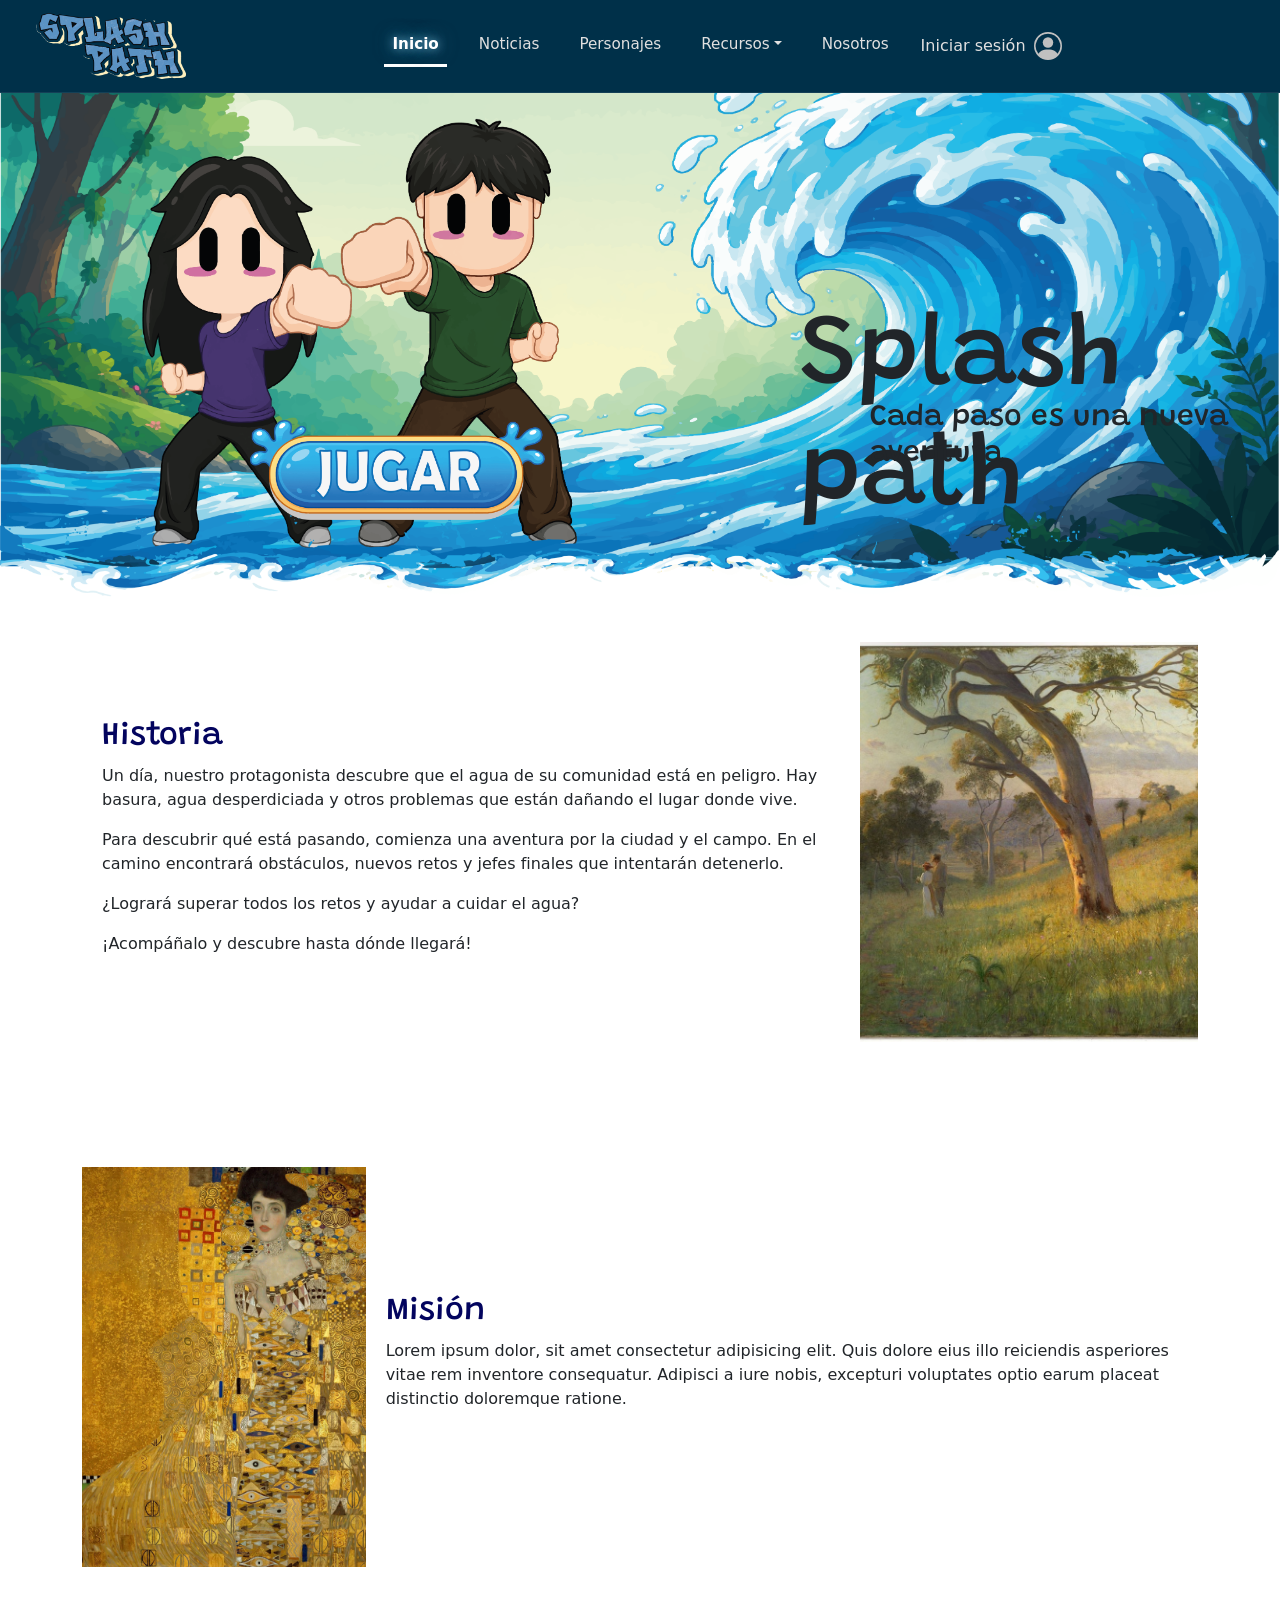
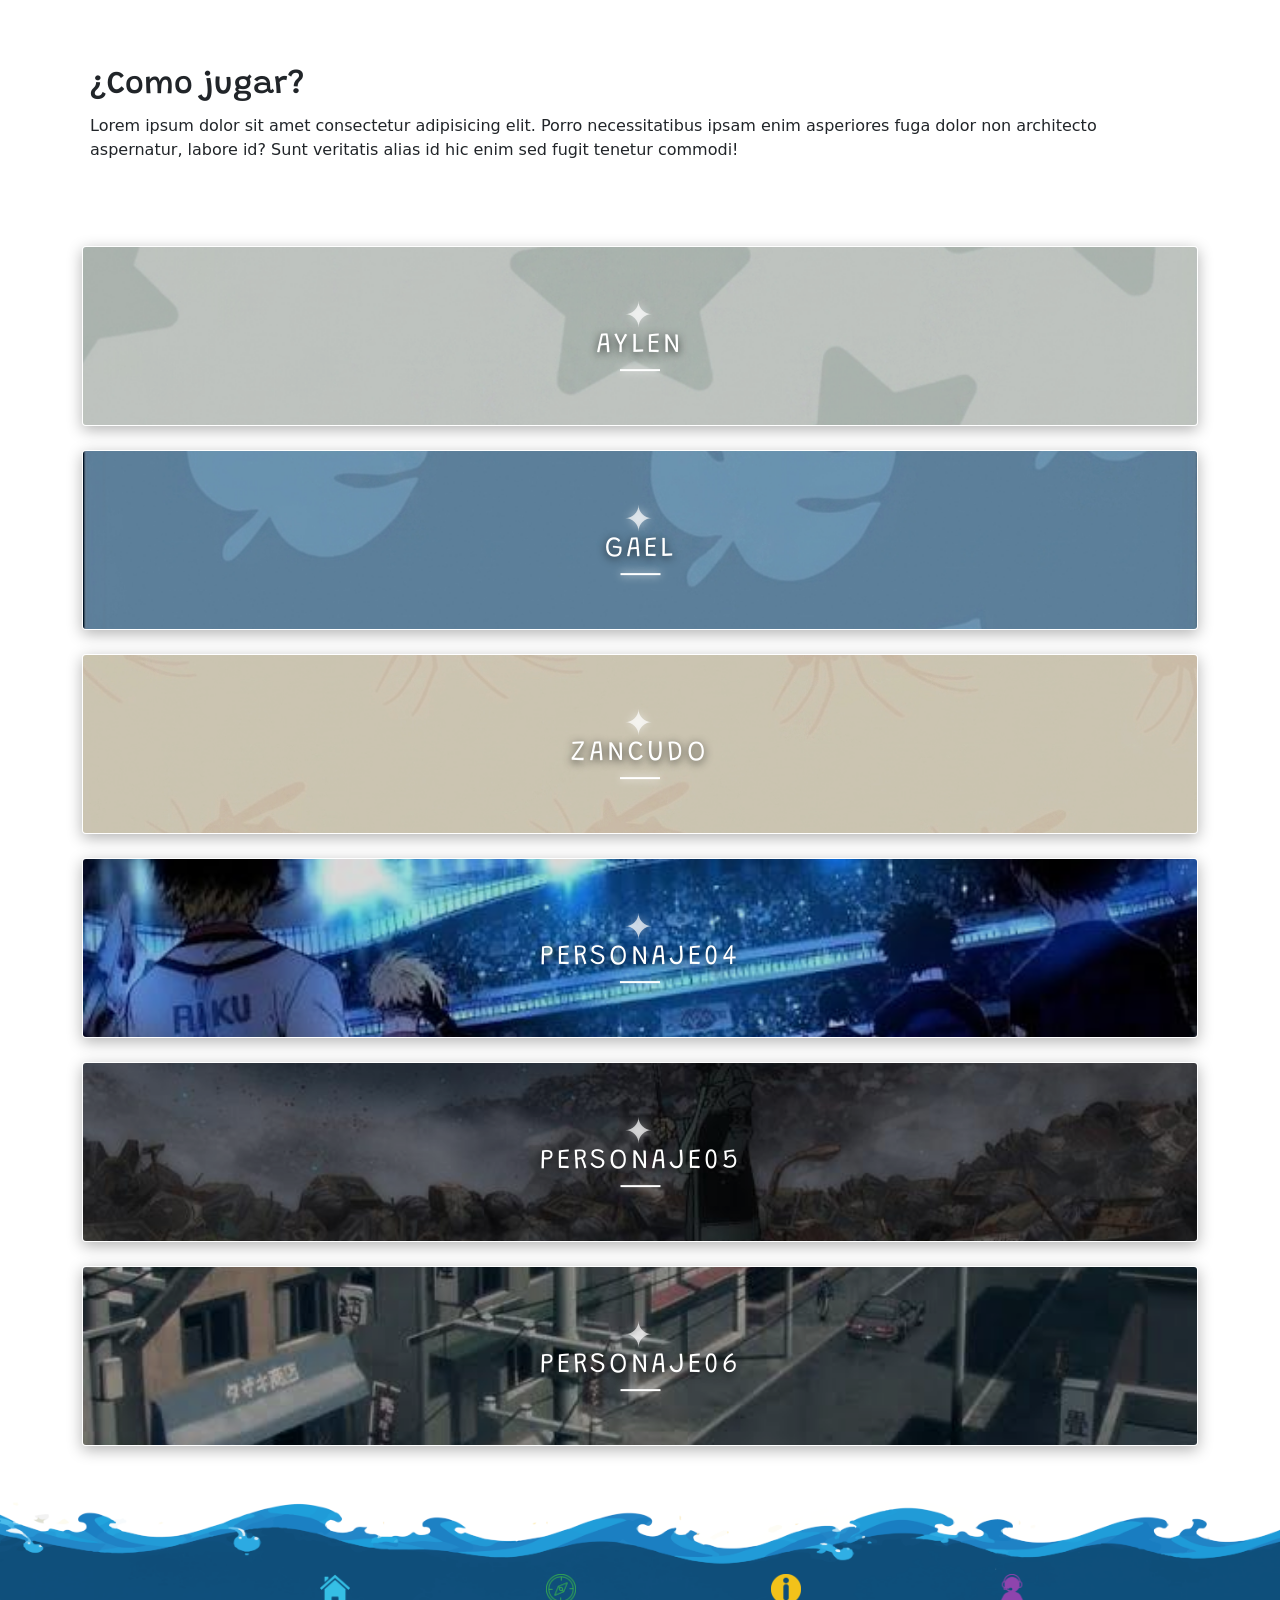
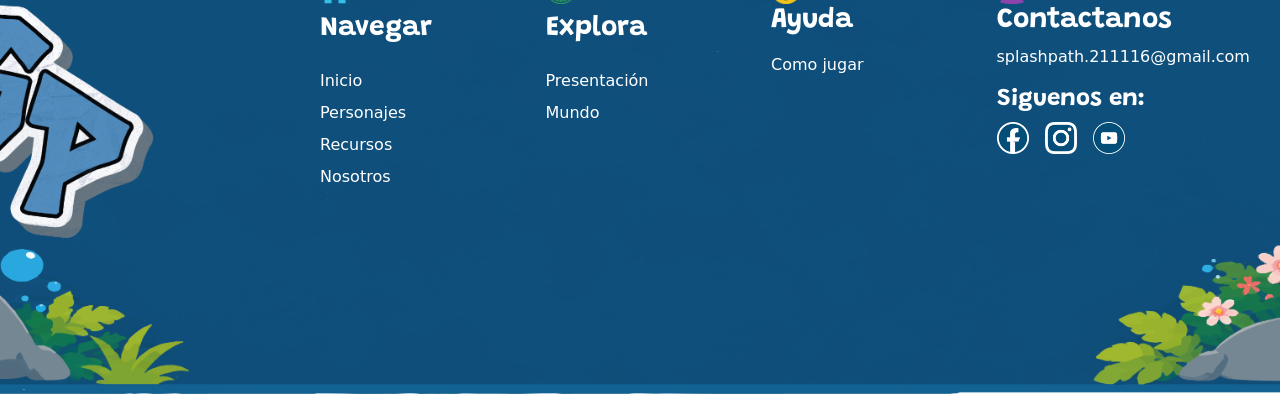
==== Index.html @ 8b40b054 "PrimerRepor" ====
<!DOCTYPE html>
<html lang="es">
<head>
    <meta charset="UTF-8">
    <meta name="viewport" content="width=device-width, initial-scale=1.0">
    <title>Splash path</title>

    <link rel="icon" href="Img/LogoNavegación.png">

    <link rel="stylesheet" href="StyleIndex.css">
    <link rel="stylesheet" href="bootstrap-5.3.8-dist/css/bootstrap.min.css">

    <link rel="preconnect" href="https://fonts.googleapis.com">
    <link rel="preconnect" href="https://fonts.gstatic.com" crossorigin>
    <link href="https://fonts.googleapis.com/css2?family=Grandstander:ital,wght@0,100..900;1,100..900&display=swap" rel="stylesheet">
    <link rel="preconnect" href="https://fonts.googleapis.com">
    <link rel="preconnect" href="https://fonts.gstatic.com" crossorigin>
    <link href="https://fonts.googleapis.com/css2?family=Nunito:ital@0;1&display=swap" rel="stylesheet">

</head>
<body>

    <header class="content">

        <nav class="navbar navbar-expand-lg navbar-dark Fondo fixed-top px-4">

            <div class="container-fluid">

            <a class="navbar-brand d-flex align-items-center" href="Index.html">
                <img src="Img/LogoBarraNavegación.png" alt="BarraNavegación" width="150px" height="ms-auto" class="Logo">
            </a>

            <div class="collapse navbar-collapse">

                <ul class="navbar-nav mx-auto nav-underline gap-4">
                    
                    <li class="nav-item">
                        <a class="nav-link active" href="Index.html">Inicio</a>
                    </li>

                    <li class="nav-item">
                        <a class="nav-link" href="Noticias.html">Noticias</a>
                    </li>

                    <li class="nav-item">
                        <a class="nav-link" href="Personajes.html">Personajes</a>
                    </li>

                    <li class="nav-item dropdown">
                        <a class="nav-link dropdown-toggle" data-bs-toggle="dropdown" href="#" role="button">Recursos</a>
                        <ul class="dropdown-menu dropdown-menu-dark">
                            <li><a class="dropdown-item" href="Presentación.html">Presentación</a></li>
                            <li><a class="dropdown-item" href="Mundo.html">Mundo</a></li>
                        </ul>
                    </li>

                    <li class="nav-item">
                        <a class="nav-link" href="Nosotros.html">Nosotros</a>
                    </li>

                    <div class="d-flex align-items-center mt-3 mt-lg-0">
                        <a href="#" class="BotonSesion d-flex align-items-center gap-2 text-decoration-none" data-bs-toggle="modal" data-bs-target="#modalSesion">
                            <span>Iniciar sesión</span>
    
                            <svg xmlns="http://www.w3.org/2000/svg" width="28" height="28" fill="currentColor" class="bi bi-person-circle" viewBox="0 0 16 16">  
                                <path d="M11 6a3 3 0 1 1-6 0 3 3 0 0 1 6 0z"/>
                                <path fill-rule="evenodd" d="M0 8a8 8 0 1 1 16 0A8 8 0 0 1 0 8zm8-7a7 7 0 0 0-5.468 11.37C3.242 11.226 4.805 10 8 10s4.757 1.225 5.468 2.37A7 7 0 0 0 8 1z"/>
                            </svg>
                        </a>
                    </div>
            
                </div>
            </div>

        </nav>

    </header>

    <main>

        <section>

            <div>
                <img src="Img/Banner.png" alt="Banner" class="img-fluid w-100">
            </div>

            <div>
                <H1 class="Título">Splash path</H1>
                <h2 class="Frase">Cada paso es una nueva aventura</h2>
                <a href="#">
                <img src="Img/BotonJugar.png" alt="Jugar" class="BotonBanner">
                </a>
            </div>

        </section>

        <section class="container Contenedor">
            <div style="padding: 20px;">
                <h2 style="padding-top: 50px; color: #03045E;">Historia</h2>
                <p>Un día, nuestro protagonista descubre que el agua de su comunidad está en peligro. Hay basura, agua desperdiciada y otros problemas que están dañando el lugar donde vive.</p>
                <p>Para descubrir qué está pasando, comienza una aventura por la ciudad y el campo. En el camino encontrará obstáculos, nuevos retos y jefes finales que intentarán detenerlo.</p>
                <p>¿Logrará superar todos los retos y ayudar a cuidar el agua?</p>
                <p>¡Acompáñalo y descubre hasta dónde llegará!</p>
            </div>
            <div class="Imagen">
                <img src="Img/Explorar/Imagen01.jpg" alt="Imagen01">
            </div>
        </section>

        <section class="container Contenedor Contrario">
            <div style="padding: 20px;">
                <h2 style="padding-top: 30px; color: #03045E;">Misión</h2>
                <p>Lorem ipsum dolor, sit amet consectetur adipisicing elit. Quis dolore eius illo reiciendis asperiores vitae rem inventore consequatur. Adipisci a iure nobis, excepturi voluptates optio earum placeat distinctio doloremque ratione.</p>
            </div>
            <div class="Imagen">
                <img src="Img/Explorar/Imagen02.jpg" alt="Imagen02">
            </div>
        </section>

        <section class="container" style="padding: 20px;">
            <h2>¿Como jugar?</h2>
            <p>Lorem ipsum dolor sit amet consectetur adipisicing elit. Porro necessitatibus ipsam enim asperiores fuga dolor non architecto aspernatur, labore id? Sunt veritatis alias id hic enim sed fugit tenetur commodi!</p>
        </section>

        <section class="container my-5">
            
            <a href="Personajes.html" class="Personajes mb-4 d-block position-relative text-decoration-none">

                <img src="Img/Explorar/Fondo01.jpg" class="ImagenPersonajes w-100" alt="Fondo01">
                <img src="Img/Explorar/Personaje01.png"  class="ImagenPersonajesHover position-absolute" alt="Personaje01">
    
                <div class="Texto position-absolute top-50 start-50 translate-middle text-center text-white">
                    <div class="Icono">✦</div>
                    <h2 class="m-0 fw-light fs-3 text-uppercase">Aylen</h2>
                    <div class="linea"></div>
                </div>
  
            </a>

            <a href="Personajes.html" class="Personajes mb-4 d-block position-relative text-decoration-none">

                <img src="Img/Explorar/Fondo02.jpg" class="ImagenPersonajes w-100" alt="Personaje01">
                <img src="Img/Explorar/Personaje02.png"  class="ImagenPersonajesHover position-absolute" alt="Personaje03">
    
                <div class="Texto position-absolute top-50 start-50 translate-middle text-center text-white">
                    <div class="Icono">✦</div>
                    <h2 class="m-0 fw-light fs-3 text-uppercase">Gael</h2>
                    <div class="linea"></div>
                </div>
  
            </a>

            <a href="Personajes.html" class="Personajes mb-4 d-block position-relative text-decoration-none">

                <img src="Img/Explorar/Fondo03.jpg" class="ImagenPersonajes w-100" alt="Personaje01">
                <img src="Img/Explorar/Personaje03.png"  class="ImagenPersonajesHover position-absolute" alt="Personaje01">
    
                <div class="Texto position-absolute top-50 start-50 translate-middle text-center text-white">

                    <div class="Icono">✦</div>
                    <h2 class="m-0 fw-light fs-3 text-uppercase">Zancudo</h2>
                    <div class="linea"></div>
                </div>
  
            </a>

            <a href="Personajes.html" class="Personajes mb-4 d-block position-relative text-decoration-none">

                <img src="Img/Explorar/Fondo04.jpg" class="ImagenPersonajes w-100" alt="Personaje01">
                <img src="Img/Explorar/Personaje04.png"  class="ImagenPersonajesHover position-absolute" alt="Personaje01">
    
                <div class="Texto position-absolute top-50 start-50 translate-middle text-center text-white">

                    <div class="Icono">✦</div>
                    <h2 class="m-0 fw-light fs-3 text-uppercase">Personaje04</h2>
                    <div class="linea"></div>
                </div>
  
            </a>

            <a href="Personajes.html" class="Personajes mb-4 d-block position-relative text-decoration-none">

                <img src="Img/Explorar/Fondo05.jpg" class="ImagenPersonajes w-100" alt="Personaje01">
                <img src="Img/Explorar/Personaje05.png"  class="ImagenPersonajesHover position-absolute" alt="Personaje01">
    
                <div class="Texto position-absolute top-50 start-50 translate-middle text-center text-white">

                    <div class="Icono">✦</div>
                    <h2 class="m-0 fw-light fs-3 text-uppercase">Personaje05</h2>
                    <div class="linea"></div>
                </div>
  
            </a>

            <a href="Personajes.html" class="Personajes mb-4 d-block position-relative text-decoration-none">

                <img src="Img/Explorar/Fondo06.jpg" class="ImagenPersonajes w-100" alt="Personaje01">
                <img src="Img/Explorar/Personaje06.png"  class="ImagenPersonajesHover position-absolute" alt="Personaje01">
    
                <div class="Texto position-absolute top-50 start-50 translate-middle text-center text-white">

                    <div class="Icono">✦</div>
                    <h2 class="m-0 fw-light fs-3 text-uppercase">Personaje06</h2>
                    <div class="linea"></div>
                </div>
  
            </a>

        </section>

    </main>

    <footer class="text-white FondoFooter">

            <div class="container">
                <div class="row g-4">

                    <div class="col-12 col-sm-6 col-md-3">
                        <div class="d-flex flex-column align-items-start gap-2 mb-3">
                            <img src="Img/Navegar.png" alt="Navegar" height="30px">
                            <h3 class="fw-bold">Navegar</h3>
                        </div>
                        <nav>
                            <ul class="list-unstyled d-flex flex-column gap-2">
                                <li><a href="Index.html">Inicio</a></li>
                                <li><a href="Personajes.html">Personajes</a></li>
                                <li><a href="Presentación.html">Recursos</a></li>
                                <li><a href="Nosotros.html">Nosotros</a></li>
                            </ul>
                        </nav>
                    </div>

                    <div class="col-12 col-sm-6 col-md-3">
                        <div class="d-flex flex-column align-items-start gap-2 mb-3">
                            <img src="Img/Explora.png" alt="Explora" height="30px">
                            <h3 class="fw-bold">Explora</h3>
                        </div>
                        <nav>
                            <ul class="list-unstyled d-flex flex-column gap-2">
                                <li><a href="Presentación.html">Presentación</a></li>
                                <li><a href="Mundo.html"></a>Mundo</li>
                            </ul>
                        </nav>
                    </div>

                    <div class="col-12 col-sm-6 col-md-3">
                        <div class="mb-3">
                            <img src="Img/Ayuda.png" alt="Ayuda" height="30px">
                            <h3 class="fw-bold">Ayuda</h3>
                        </div>
                        <nav>
                            <ul class="list-unstyled d-flex flex-column gap-2">
                                <li><a href="#">Como jugar</a></li>
                            </ul>
                        </nav>
                    </div>

                    <div class="col-12 col-sm-6 col-md-3">
                        <div class="mb-3">
                            <img src="Img/Contáctanos.png" alt="Contactanos" height="30px">
                            <h3 class="fw-bold">Contactanos</h3>
                            <p>splashpath.211116@gmail.com</p>
                        </div>
                        <div>
                            <h4 class="fw-bold">Siguenos en:</h4>
                            <nav class="d-flex gap-3">
                                <a href="https://www.facebook.com/profile.php?id=61593232408254" target="_blank" class="text-white">
                                    <img src="Img/Facebook.png" alt="Facebook" width="32px" height="32px">
                                </a>
                                <a href="https://www.instagram.com/splashpath.211116/" target="_blank" class="text-white">
                                    <img src="Img/Instagram.png" alt="Instagram" width="32px" height="32px">
                                </a>
                                <a href="https://www.youtube.com/@Splashpath-p7u" target="_blank" class="text-white">
                                    <img src="Img/Youtube.png" alt="Youtube" width="32px" height="32px">
                                </a>
                            </nav>
                        </div>
                    </div>
                
                </div>
            </div>
    </footer>

    <div class="modal fade" id="modalSesion" tabindex="-1">
  
        <div class="modal-dialog modal-dialog-centered">
    
            <div class="modal-content Inicio p-4">

                <button type="button" class="btn-close btn-close-white ms-auto" data-bs-dismiss="modal" aria-label="Close"></button>
      
                <div class="modal-body text-center pt-0">
                    <h3 class="fw-bold text-white mb-2">¡Bienvenido de nuevo!</h3>
                    <p class="text-muted small mb-4">Ingresa a tu cuenta para continuar en Splash Path</p>
        
       
                    <form>
          
                        <div class="mb-3 text-start">
                            <label for="email" class="form-label text-light small fw-bold">Correo electrónico</label>
                            <input type="email" class="form-control input-gaming" id="email" placeholder="nombre@ejemplo.com" required>
                        </div>
          
                        <div class="mb-3 text-start">
                            <label for="password" class="form-label text-light small fw-bold">Contraseña</label>
                            <input type="password" class="form-control input-gaming" id="password" placeholder="••••••••" required>
                        </div>
          
                       <div class="d-flex justify-content-between align-items-center mb-4 small">
                      
                        <div class="form-check">
                            <input class="form-check-input" type="checkbox" id="recordar">
                            <label class="form-check-label text-light" for="recordar">Recordarme</label>
                        </div>
            
                        <a href="#" class="text-success text-decoration-none">¿Olvidaste tu contraseña?</a>

                        </div>
                        
                        <button type="submit" class="btn InicioSesion w-100 py-2 fw-bold">INICIAR SESIÓN</button>
                    </form>
        
                    <div class="mt-4 pt-3 border-top border-secondary small text-light">
                        ¿No tienes una cuenta? <a href="#" class="text-success fw-bold text-decoration-none">Regístrate</a>
                    </div>
                </div>

            </div>
        </div>
    </div>

    <script src="bootstrap-5.3.8-dist/js/bootstrap.bundle.min.js"></script>

</body>
</html>
---- StyleIndex.css ----
:root {
    --azul-marino: #003049;
    --azul-oceano: #0077B6;
    --azul-vibrante: #00B4D8;
    --azul-cielo: #90E0EF;
    --azul-fondo: #CAF0F8;
    --blanco: #FFFFFF;
}
:root {
  --bs-body-font-family: "Nunito", sans-serif;;
}
body{
    h1, h2, h3, h4{
    font-family: "Grandstander", cursive;
    }
}

.Fondo{
    background-color: #003049 !important;
    backdrop-filter: blur(6px);
    border-bottom: 1px solid rgba(255, 255, 255, 0.08)
}
.navbar-dark .navbar-nav .nav-link {
    color: #e0e0e0;
    font-weight: 500;
    font-size: 0.95rem;
    transition: all 0.3s ease;
}
.navbar-dark .navbar-nav .nav-link:hover,
.navbar-dark .navbar-nav .nav-link.active {
    color: #ffffff;
    text-shadow: 0 0 10px rgba(137, 207, 240, 0.8), 0 0 20px rgba(137, 207, 240, 0.5);
}
.nav-underline .nav-link.active, 
.nav-underline .nav-link:hover {
    border-bottom-color: #38b6ff;
    border-bottom-width: 3px;
}
.nav-item:hover{
    color: #ffffff;
    text-shadow: 0 0 10px rgba(137, 207, 240, 0.8);
}
.BotonSesion{
    color: #e0e0e0;
    font-weight: 500;
    transition: color 0.2s ease;
}
.BotonSesion:hover {
    color: #ffffff;
    text-shadow: 0 0 10px rgba(137, 207, 240, 0.8);
}
.BotonSesion svg {
  color: #c0c0c0;
  transition: transform 0.2s ease, color 0.3s ease;
}
.BotonSesion:hover svg {
  color: #ffffff;
  transform: scale(1.1);
}
.Título{
    position: absolute;
    top: 300px; 
    left: 800px;
    font-size: 100px; 
}
.Frase{
    position: absolute;
    top: 400px; 
    left: 870px;
    font-size: 30px;
}
.BotonBanner{
    position: absolute;
    top: 420px;
    left: 250px;
    height: 100px;
    transition: all 0.3s ease;
}
.BotonBanner:hover {
    transform: translateY(-3px) scale(1.05);
}


.Contenedor {
  display: flex;
  align-items: center;
  justify-content: center;
  margin-bottom: 80px;
  position: relative;
}
.Contenedor.Contrario {
  flex-direction: row-reverse;
}
.Imagen {
    margin-top: 45px;
    width: 58%;
    z-index: 1;                   
}
.Imagen img {
  width: 100%;
  height: 400px;
  object-fit: cover;
  display: block;
}


.Personajes{
    height: 180px; 
    overflow: hidden;
    position: relative;
    border-radius: 4px;
    border: 1px solid rgba(255, 255, 255, 0.3);
    box-shadow: 0 4px 15px rgba(0, 0, 0, 0.3);
    transition: transform 0.3s ease, border-color 0.3s ease;
}
.ImagenPersonajesHover{
    height: 100%; 
    width: auto;  
    right: 20px;  
    bottom: 0;    
    object-fit: contain;
    z-index: 1;
    opacity: 0;
    transition: opacity 0.5s ease;
}
.Personajes:hover .ImagenPersonajesHover {
    opacity: 1;
}
.Personajes:hover {
  transform: translateY(-3px);
  border-color: rgba(255, 255, 255, 0.9);
}
.ImagenPersonajes{
    height: 100%;
    object-fit: cover;
    filter: brightness(0.85);
    transition: filter 0.3s ease, transform 0.5s ease;
}
.Personajes:hover .ImagenPersonajes {
  filter: brightness(1);
  transform: scale(1.03);
}
.Texto{
    letter-spacing: 3px;
    text-shadow: 0 2px 8px rgba(0, 0, 0, 0.8);
}
.Icono{
    font-size: 2.2rem;
    line-height: 0.8;
    color: rgba(255, 255, 255, 0.7);
    text-shadow: 0 0 10px rgba(255, 255, 255, 0.5);
    h2{
        letter-spacing: 3px;
        text-shadow: 0 2px 8px rgba(0, 0, 0, 0.8)
    }
}
.linea{
    width: 40px;
    height: 2px;
    background-color: #ffffff;
    margin: 6px auto 0;
    box-shadow: 0 0 8px #ffffff;
}

.FondoFooter{
    background-image: url(Img/Footer.png);
    background-size: cover;
    background-position: center bottom;
    background-repeat: no-repeat;
    height: 500px;
    padding-top: 80px; 
    padding-bottom: 40px;
}
footer .container{
    padding-left: 250px
}
footer{
    color: #FFFFFF;
}
footer img{
    display: block;
    justify-content: center;
}
footer a{
    color: #FFFFFF;
    text-decoration: none;
}
footer a:hover{
    opacity: 0.8;
    color: #a5f3fc !important;
}


.Inicio {
  background-color: #1a2026 !important;
  border: 1px solid rgba(255, 255, 255, 0.1);
  border-radius: 20px !important;
  box-shadow: 0 15px 35px rgba(0, 0, 0, 0.6);
}

.InicioSesion {
  background-color: #00B4D8 !important;
  border: 1px solid #2d3748 !important;
  color: #ffffff !important;
  border-radius: 10px !important;
  padding: 12px;
}

.InicioSesion:focus {
  border-color: #00B4D8 !important;
  box-shadow: 0 0 10px #03045E !important;
}

.btn-gaming {
  background-color: #00B4D8;
  color: #0f1416;
  border-radius: 10px;
  border: none;
  transition: all 0.3s ease;
}

.btn-gaming:hover {
  background-color: #38b6ff;
  color: #ffffff;
  transform: translateY(-2px);
  box-shadow: 0 5px 15px #0077B6;
}
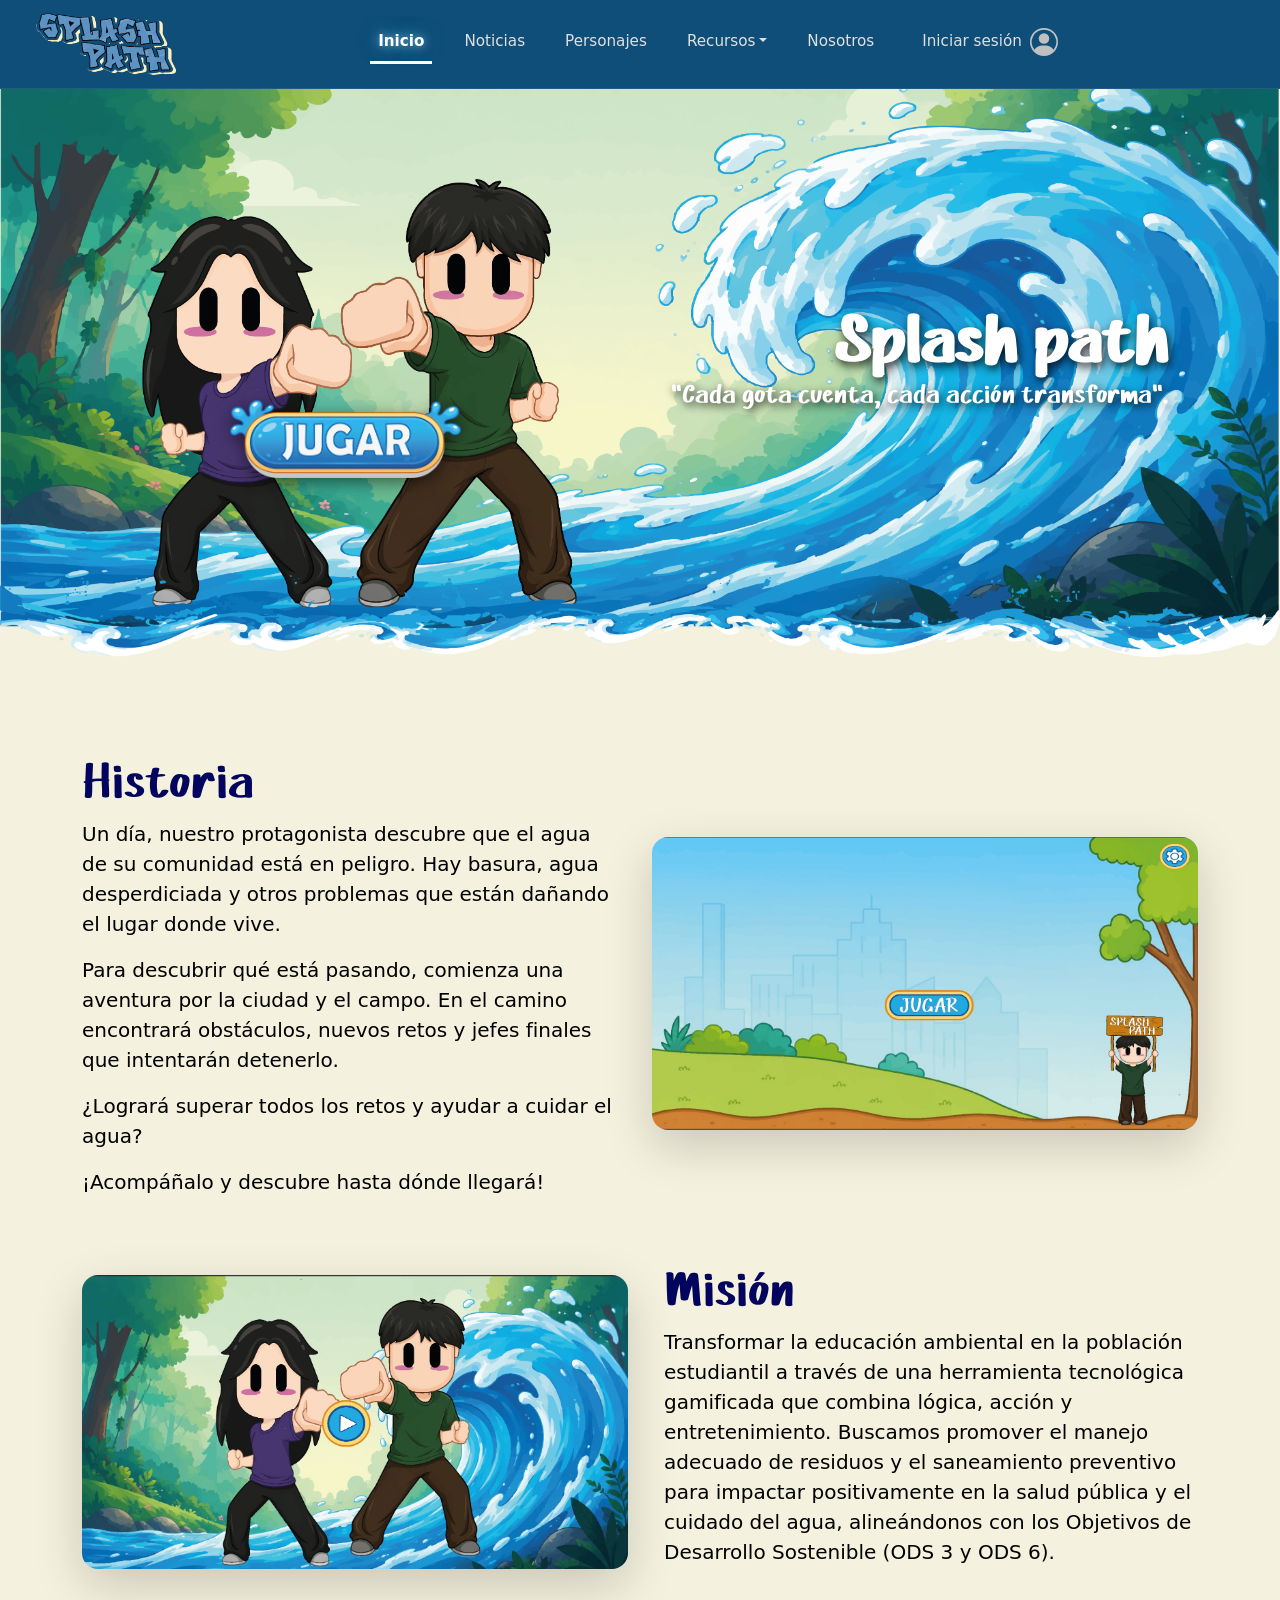
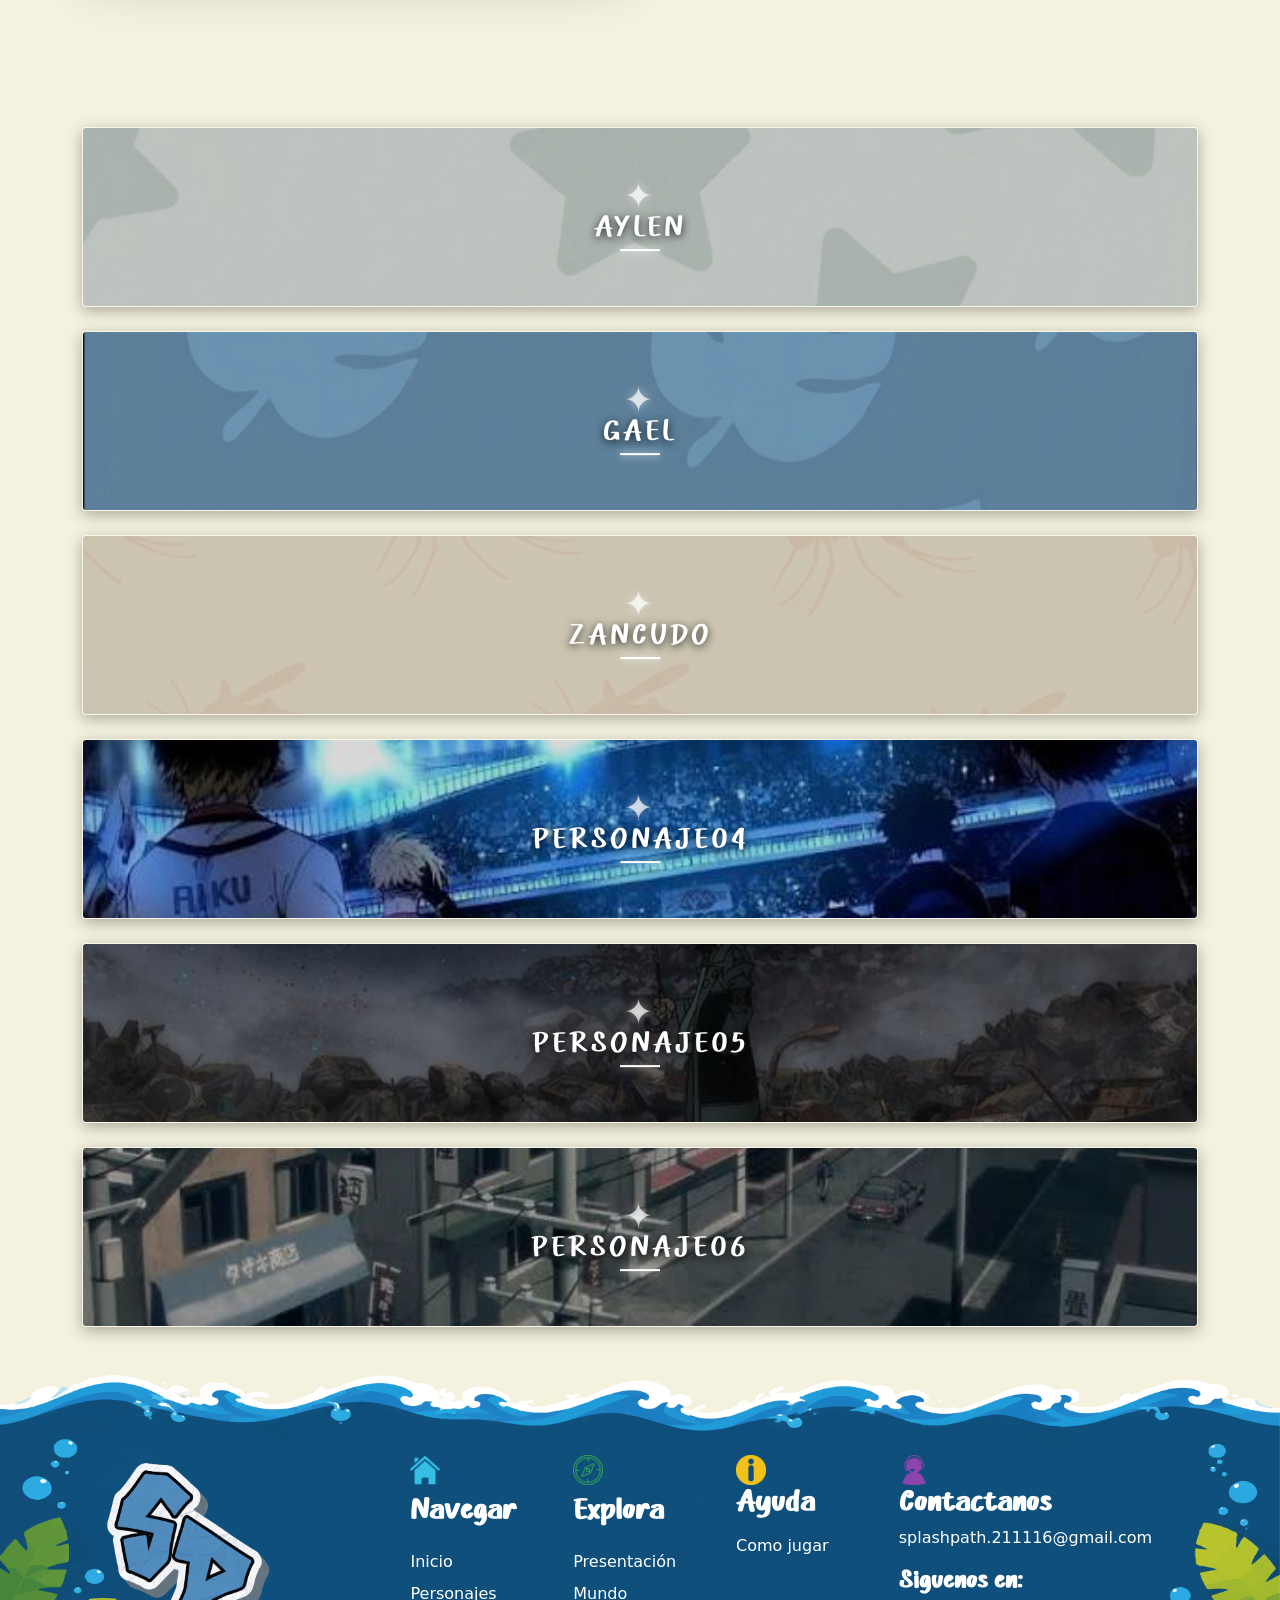
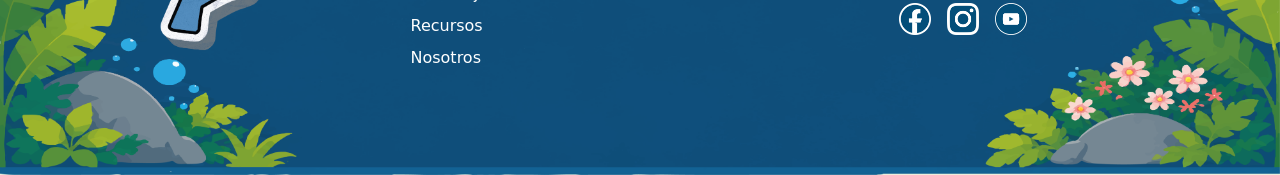
==== commit 853436df: "Actualización01" ====
--- a/Index.html
+++ b/Index.html
@@ -12,116 +12,147 @@
 
     <link rel="preconnect" href="https://fonts.googleapis.com">
     <link rel="preconnect" href="https://fonts.gstatic.com" crossorigin>
-    <link href="https://fonts.googleapis.com/css2?family=Grandstander:ital,wght@0,100..900;1,100..900&display=swap" rel="stylesheet">
-    <link rel="preconnect" href="https://fonts.googleapis.com">
-    <link rel="preconnect" href="https://fonts.gstatic.com" crossorigin>
     <link href="https://fonts.googleapis.com/css2?family=Nunito:ital@0;1&display=swap" rel="stylesheet">
 
 </head>
-<body>
+<body style="background-color: #F4F1DE;">
 
     <header class="content">
-
-        <nav class="navbar navbar-expand-lg navbar-dark Fondo fixed-top px-4">
-
+  
+        <nav class="navbar navbar-expand-lg navbar-dark Fondo fixed-top px-3 px-md-4">
+   
             <div class="container-fluid">
-
-            <a class="navbar-brand d-flex align-items-center" href="Index.html">
-                <img src="Img/LogoBarraNavegación.png" alt="BarraNavegación" width="150px" height="ms-auto" class="Logo">
-            </a>
-
-            <div class="collapse navbar-collapse">
-
-                <ul class="navbar-nav mx-auto nav-underline gap-4">
-                    
-                    <li class="nav-item">
-                        <a class="nav-link active" href="Index.html">Inicio</a>
-                    </li>
-
-                    <li class="nav-item">
-                        <a class="nav-link" href="Noticias.html">Noticias</a>
-                    </li>
-
-                    <li class="nav-item">
-                        <a class="nav-link" href="Personajes.html">Personajes</a>
-                    </li>
-
-                    <li class="nav-item dropdown">
-                        <a class="nav-link dropdown-toggle" data-bs-toggle="dropdown" href="#" role="button">Recursos</a>
-                        <ul class="dropdown-menu dropdown-menu-dark">
-                            <li><a class="dropdown-item" href="Presentación.html">Presentación</a></li>
-                            <li><a class="dropdown-item" href="Mundo.html">Mundo</a></li>
-                        </ul>
-                    </li>
-
-                    <li class="nav-item">
-                        <a class="nav-link" href="Nosotros.html">Nosotros</a>
-                    </li>
-
-                    <div class="d-flex align-items-center mt-3 mt-lg-0">
-                        <a href="#" class="BotonSesion d-flex align-items-center gap-2 text-decoration-none" data-bs-toggle="modal" data-bs-target="#modalSesion">
-                            <span>Iniciar sesión</span>
-    
-                            <svg xmlns="http://www.w3.org/2000/svg" width="28" height="28" fill="currentColor" class="bi bi-person-circle" viewBox="0 0 16 16">  
-                                <path d="M11 6a3 3 0 1 1-6 0 3 3 0 0 1 6 0z"/>
-                                <path fill-rule="evenodd" d="M0 8a8 8 0 1 1 16 0A8 8 0 0 1 0 8zm8-7a7 7 0 0 0-5.468 11.37C3.242 11.226 4.805 10 8 10s4.757 1.225 5.468 2.37A7 7 0 0 0 8 1z"/>
-                            </svg>
-                        </a>
-                    </div>
-            
-                </div>
-            </div>
-
+      
+                <a class="navbar-brand d-flex align-items-center" href="Index.html">
+                    <img src="Img/LogoBarraNavegación.png" alt="BarraNavegación" width="140" class="Logo">
+                </a>
+
+      
+                <button class="navbar-toggler border-0" type="button" data-bs-toggle="collapse" data-bs-target="#menuNavegacion" aria-controls="menuNavegacion" aria-expanded="false" aria-label="Toggle navigation">
+                    <span class="navbar-toggler-icon"></span>
+                </button>
+
+      
+                <div class="collapse navbar-collapse" id="menuNavegacion">
+
+                    <ul class="navbar-nav mx-auto nav-underline gap-2 gap-lg-4 py-3 py-lg-0 text-center text-lg-start">
+                        
+                        <li class="nav-item">
+                            <a class="nav-link active" href="Index.html">Inicio</a>
+                        </li>
+          
+                        <li class="nav-item">
+                            <a class="nav-link" href="Noticias.html">Noticias</a>
+                        </li>
+          
+                        <li class="nav-item">
+                            <a class="nav-link" href="Personajes.html">Personajes</a>
+                        </li>
+          
+          
+                        <li class="nav-item dropdown">
+                            <a class="nav-link dropdown-toggle" data-bs-toggle="dropdown" href="#" role="button" aria-expanded="false">Recursos</a>
+    
+                            <ul class="dropdown-menu dropdown-menu-dark border-0 shadow">
+                                <li><a class="dropdown-item" href="Presentación.html">Presentación</a></li>
+                                <li><a class="dropdown-item" href="Mundo.html">Mundo</a></li>
+                            </ul>
+          
+                        </li>
+
+          
+                        <li class="nav-item">
+                            <a class="nav-link" href="Nosotros.html">Nosotros</a>
+                        </li>
+        
+                        <li class="nav-item ms-lg-2 mt-3 mt-lg-0">
+            
+                            <a href="#" class="nav-link BotonSesion d-flex align-items-center gap-2 text-decoration-none" data-bs-toggle="modal" data-bs-target="#modalSesion">
+                                <span>Iniciar sesión</span>
+            
+                                <svg xmlns="http://www.w3.org/2000/svg" width="28" height="28" fill="currentColor" class="bi bi-person-circle" viewBox="0 0 16 16">
+                                    <path d="M11 6a3 3 0 1 1-6 0 3 3 0 0 1 6 0z"/>
+                                    <path fill-rule="evenodd" d="M0 8a8 8 0 1 1 16 0A8 8 0 0 1 0 8zm8-7a7 7 0 0 0-5.468 11.37C3.242 11.226 4.805 10 8 10s4.757 1.225 5.468 2.37A7 7 0 0 0 8 1z"/>
+                                </svg>
+            
+                            </a>
+         
+                        </li>
+         
+                    </ul>
+      
+                </div>
+    
+            </div>
+  
         </nav>
 
     </header>
 
     <main>
 
-        <section>
-
-            <div>
-                <img src="Img/Banner.png" alt="Banner" class="img-fluid w-100">
-            </div>
-
-            <div>
-                <H1 class="Título">Splash path</H1>
-                <h2 class="Frase">Cada paso es una nueva aventura</h2>
-                <a href="#">
-                <img src="Img/BotonJugar.png" alt="Jugar" class="BotonBanner">
-                </a>
-            </div>
+        <section class="Banner">
+  
+            <img src="Img/Banner.png" class="img-fluid w-100 BannerImagen" alt="Banner">
+  
+            <div class="BannerContenido d-flex flex-column justify-content-center align-items-center align-items-md-end text-center text-md-end pe-md-5">
+                <h1 class="Título">Splash path</h1>
+                <h2 class="Frase">"Cada gota cuenta, cada acción transforma".</h2>
+            </div>
+
+  
+            <a href="#" class="BotonBannerContenedor">
+                <img src="Img/BotonJugar.png" class="BotonBanner img-fluid" alt="Jugar">
+            </a>
 
         </section>
 
-        <section class="container Contenedor">
-            <div style="padding: 20px;">
-                <h2 style="padding-top: 50px; color: #03045E;">Historia</h2>
-                <p>Un día, nuestro protagonista descubre que el agua de su comunidad está en peligro. Hay basura, agua desperdiciada y otros problemas que están dañando el lugar donde vive.</p>
-                <p>Para descubrir qué está pasando, comienza una aventura por la ciudad y el campo. En el camino encontrará obstáculos, nuevos retos y jefes finales que intentarán detenerlo.</p>
-                <p>¿Logrará superar todos los retos y ayudar a cuidar el agua?</p>
-                <p>¡Acompáñalo y descubre hasta dónde llegará!</p>
-            </div>
-            <div class="Imagen">
-                <img src="Img/Explorar/Imagen01.jpg" alt="Imagen01">
-            </div>
+        <section id="Extra" class="container py-5">
+  
+            <div class="row align-items-center my-5">
+    
+                <div class="col-12 col-md-6 text-white mb-4 mb-md-0 pe-md-4">
+     
+                    <h2 class="display-5 ColorTitulo">Historia</h2>
+                    <p class="fs-5 leading-relaxed">Un día, nuestro protagonista descubre que el agua de su comunidad está en peligro. Hay basura, agua desperdiciada y otros problemas que están dañando el lugar donde vive.</p>
+                    <p class="fs-5 leading-relaxed">Para descubrir qué está pasando, comienza una aventura por la ciudad y el campo. En el camino encontrará obstáculos, nuevos retos y jefes finales que intentarán detenerlo.</p> 
+                    <p class="fs-5 leading-relaxed">¿Logrará superar todos los retos y ayudar a cuidar el agua?</p>
+                    <p class="fs-5 leading-relaxed">¡Acompáñalo y descubre hasta dónde llegará!</p>
+
+                </div>
+    
+                <div class="col-12 col-md-6 text-center">
+      
+                    <div class="ImagenContenedor">
+                        <img src="Img/Explorar/Imagen01.jpg" class="img-fluid rounded-4 shadow-lg TarjetaImagen" alt="Imagen01">
+                    </div>
+         
+                </div>
+  
+            </div>
+
+  
+            <div class="row align-items-center my-5 flex-column-reverse flex-md-row">
+  
+                <div class="col-12 col-md-6 text-center mb-4 mb-md-0">
+  
+                    <div class="ImagenContenedor">
+                        <img src="Img/Explorar/Imagen02.jpg" class="img-fluid rounded-4 shadow-lg TarjetaImagen" alt="Misión">
+                    </div>
+  
+                </div>
+  
+                <div class="col-12 col-md-6 text-white ps-md-4">
+  
+                    <h2 class="display-5 ColorTitulo">Misión</h2>
+                    <p class="fs-5 leading-relaxed">Transformar la educación ambiental en la población estudiantil a través de una herramienta tecnológica gamificada que combina lógica, acción y entretenimiento. Buscamos promover el manejo adecuado de residuos y el saneamiento preventivo para impactar positivamente en la salud pública y el cuidado del agua, alineándonos con los Objetivos de Desarrollo Sostenible (ODS 3 y ODS 6).</p>
+  
+                </div>
+  
+            </div>
+
         </section>
-
-        <section class="container Contenedor Contrario">
-            <div style="padding: 20px;">
-                <h2 style="padding-top: 30px; color: #03045E;">Misión</h2>
-                <p>Lorem ipsum dolor, sit amet consectetur adipisicing elit. Quis dolore eius illo reiciendis asperiores vitae rem inventore consequatur. Adipisci a iure nobis, excepturi voluptates optio earum placeat distinctio doloremque ratione.</p>
-            </div>
-            <div class="Imagen">
-                <img src="Img/Explorar/Imagen02.jpg" alt="Imagen02">
-            </div>
-        </section>
-
-        <section class="container" style="padding: 20px;">
-            <h2>¿Como jugar?</h2>
-            <p>Lorem ipsum dolor sit amet consectetur adipisicing elit. Porro necessitatibus ipsam enim asperiores fuga dolor non architecto aspernatur, labore id? Sunt veritatis alias id hic enim sed fugit tenetur commodi!</p>
-        </section>
-
+        
         <section class="container my-5">
             
             <a href="Personajes.html" class="Personajes mb-4 d-block position-relative text-decoration-none">
@@ -250,7 +281,7 @@
                         </div>
                         <nav>
                             <ul class="list-unstyled d-flex flex-column gap-2">
-                                <li><a href="#">Como jugar</a></li>
+                                <li><a href="Mundo.html">Como jugar</a></li>
                             </ul>
                         </nav>
                     </div>
--- a/StyleIndex.css
+++ b/StyleIndex.css
@@ -1,22 +1,21 @@
-:root {
-    --azul-marino: #003049;
-    --azul-oceano: #0077B6;
-    --azul-vibrante: #00B4D8;
-    --azul-cielo: #90E0EF;
-    --azul-fondo: #CAF0F8;
-    --blanco: #FFFFFF;
-}
 :root {
   --bs-body-font-family: "Nunito", sans-serif;;
 }
+@font-face {
+    font-family: 'Rain_Cartoon';
+    src: url('Fuentes/Rain\ Cartoon.otf') format('truetype');
+    font-weight: normal;
+    font-style: normal;
+}
 body{
     h1, h2, h3, h4{
-    font-family: "Grandstander", cursive;
+    font-family: "Rain_Cartoon", cursive;
     }
 }
 
+
 .Fondo{
-    background-color: #003049 !important;
+    background-color: #0e4e78 !important;
     backdrop-filter: blur(6px);
     border-bottom: 1px solid rgba(255, 255, 255, 0.08)
 }
@@ -40,67 +39,122 @@
     color: #ffffff;
     text-shadow: 0 0 10px rgba(137, 207, 240, 0.8);
 }
+@media (max-width: 991px) {
+  .navbar-collapse {
+    background-color: rgba(0, 48, 73, 0.95);
+    border-radius: 12px;
+    padding: 10px 20px;
+    margin-top: 10px;
+  }
+}
 .BotonSesion{
     color: #e0e0e0;
     font-weight: 500;
     transition: color 0.2s ease;
+    margin-top: -2px;
 }
 .BotonSesion:hover {
     color: #ffffff;
     text-shadow: 0 0 10px rgba(137, 207, 240, 0.8);
 }
 .BotonSesion svg {
-  color: #c0c0c0;
-  transition: transform 0.2s ease, color 0.3s ease;
+    color: #c0c0c0;
+    transition: transform 0.2s ease, color 0.3s ease;
 }
 .BotonSesion:hover svg {
-  color: #ffffff;
-  transform: scale(1.1);
-}
-.Título{
+    color: #ffffff;
+    transform: scale(1.1);
+}
+
+
+.Banner {
+    position: relative;
+    width: 100%;
+    overflow: hidden;
+    margin-top: 60px;
+}
+.BannerImagen {
+    width: 100%;
+    height: auto;
+    min-height: 280px;
+    object-fit: cover;
+    display: block;
+}
+.BannerContenido {
     position: absolute;
-    top: 300px; 
-    left: 800px;
-    font-size: 100px; 
-}
-.Frase{
+    top: 50%;
+    right: 5%;
+    transform: translateY(-50%);
+    z-index: 2;
+    max-width: 90%;
+}
+.Título {
+    font-size: clamp(2.2rem, 5vw, 5.5rem);
+    color: var(--blanco, #ffffff);
+    text-shadow: 2px 4px 10px rgba(0, 0, 0, 0.8);
+    margin-bottom: 0.2rem;
+    font-weight: 700;
+    line-height: 1.1;
+}
+.Frase {
+    font-size: clamp(1rem, 2vw, 2.2rem);
+    color: var(--blanco, #ffffff);
+    text-shadow: 2px 3px 8px #000000cc;
+    margin-bottom: 0;
+}
+.BotonBannerContenedor {
     position: absolute;
-    top: 400px; 
-    left: 870px;
-    font-size: 30px;
-}
-.BotonBanner{
-    position: absolute;
-    top: 420px;
-    left: 250px;
-    height: 100px;
-    transition: all 0.3s ease;
+    bottom: 30%;
+    left: 18%;
+    z-index: 3;
+}
+.BotonBanner {
+    width: clamp(130px, 18vw, 260px) !important;
+    height: auto !important;
+    filter: drop-shadow(0px 4px 8px rgba(0, 0, 0, 0.5));
+    transition: transform 0.3s ease, filter 0.3s ease;
 }
 .BotonBanner:hover {
-    transform: translateY(-3px) scale(1.05);
-}
-
-
-.Contenedor {
-  display: flex;
-  align-items: center;
-  justify-content: center;
-  margin-bottom: 80px;
-  position: relative;
-}
-.Contenedor.Contrario {
-  flex-direction: row-reverse;
-}
-.Imagen {
-    margin-top: 45px;
-    width: 58%;
-    z-index: 1;                   
-}
-.Imagen img {
-  width: 100%;
-  height: 400px;
-  object-fit: cover;
-  display: block;
+    transform: scale(1.08);
+    filter: drop-shadow(0px 6px 12px rgba(0, 0, 0, 0.7));
+}
+@media (max-width: 576px) {
+  .BannerContenido {
+    right: 50%;
+    transform: translate(50%, -50%);
+    text-align: center !important;
+    width: 100%;
+  }
+
+  .BotonBannerContenedor {
+    left: 50%;
+    transform: translateX(-50%);
+    bottom: 8%;
+  }
+}
+
+
+.ColorTitulo{
+    color: #03045E;
+}
+.leading-relaxed {
+    color: black;
+}
+.TarjetaImagen {
+    max-height: 380px;
+    width: 100%;
+    object-fit: cover;
+}
+@media (max-width: 767px) {
+  #Extra h2 {
+    text-align: center;
+  }
+  #Extra p {
+    text-align: center;
+  }
+  .Extra {
+    max-height: 280px;
+  }
 }
 
 
@@ -162,32 +216,37 @@
     box-shadow: 0 0 8px #ffffff;
 }
 
-.FondoFooter{
-    background-image: url(Img/Footer.png);
-    background-size: cover;
-    background-position: center bottom;
+.FondoFooter {
+    background-image: url('Img/Footer.png');
+    background-size: 100% 100%;
+    background-position: center;
     background-repeat: no-repeat;
-    height: 500px;
-    padding-top: 80px; 
-    padding-bottom: 40px;
-}
-footer .container{
-    padding-left: 250px
-}
-footer{
-    color: #FFFFFF;
-}
-footer img{
-    display: block;
-    justify-content: center;
-}
-footer a{
-    color: #FFFFFF;
-    text-decoration: none;
-}
-footer a:hover{
-    opacity: 0.8;
-    color: #a5f3fc !important;
+    min-height: 400px;
+    padding: 80px 40px 40px 40px;
+    box-sizing: border-box;
+}
+footer .container {
+    max-width: 1200px;
+    margin: 0 auto;
+    padding-left: 180px; 
+    display: flex;
+    justify-content: space-around;
+    align-items: flex-start;
+    flex-wrap: wrap;
+}
+
+footer {
+  color: #FFFFFF;
+}
+
+footer a {
+  color: #FFFFFF;
+  text-decoration: none;
+}
+
+footer a:hover {
+  opacity: 0.8;
+  color: #a5f3fc !important;
 }
 
 
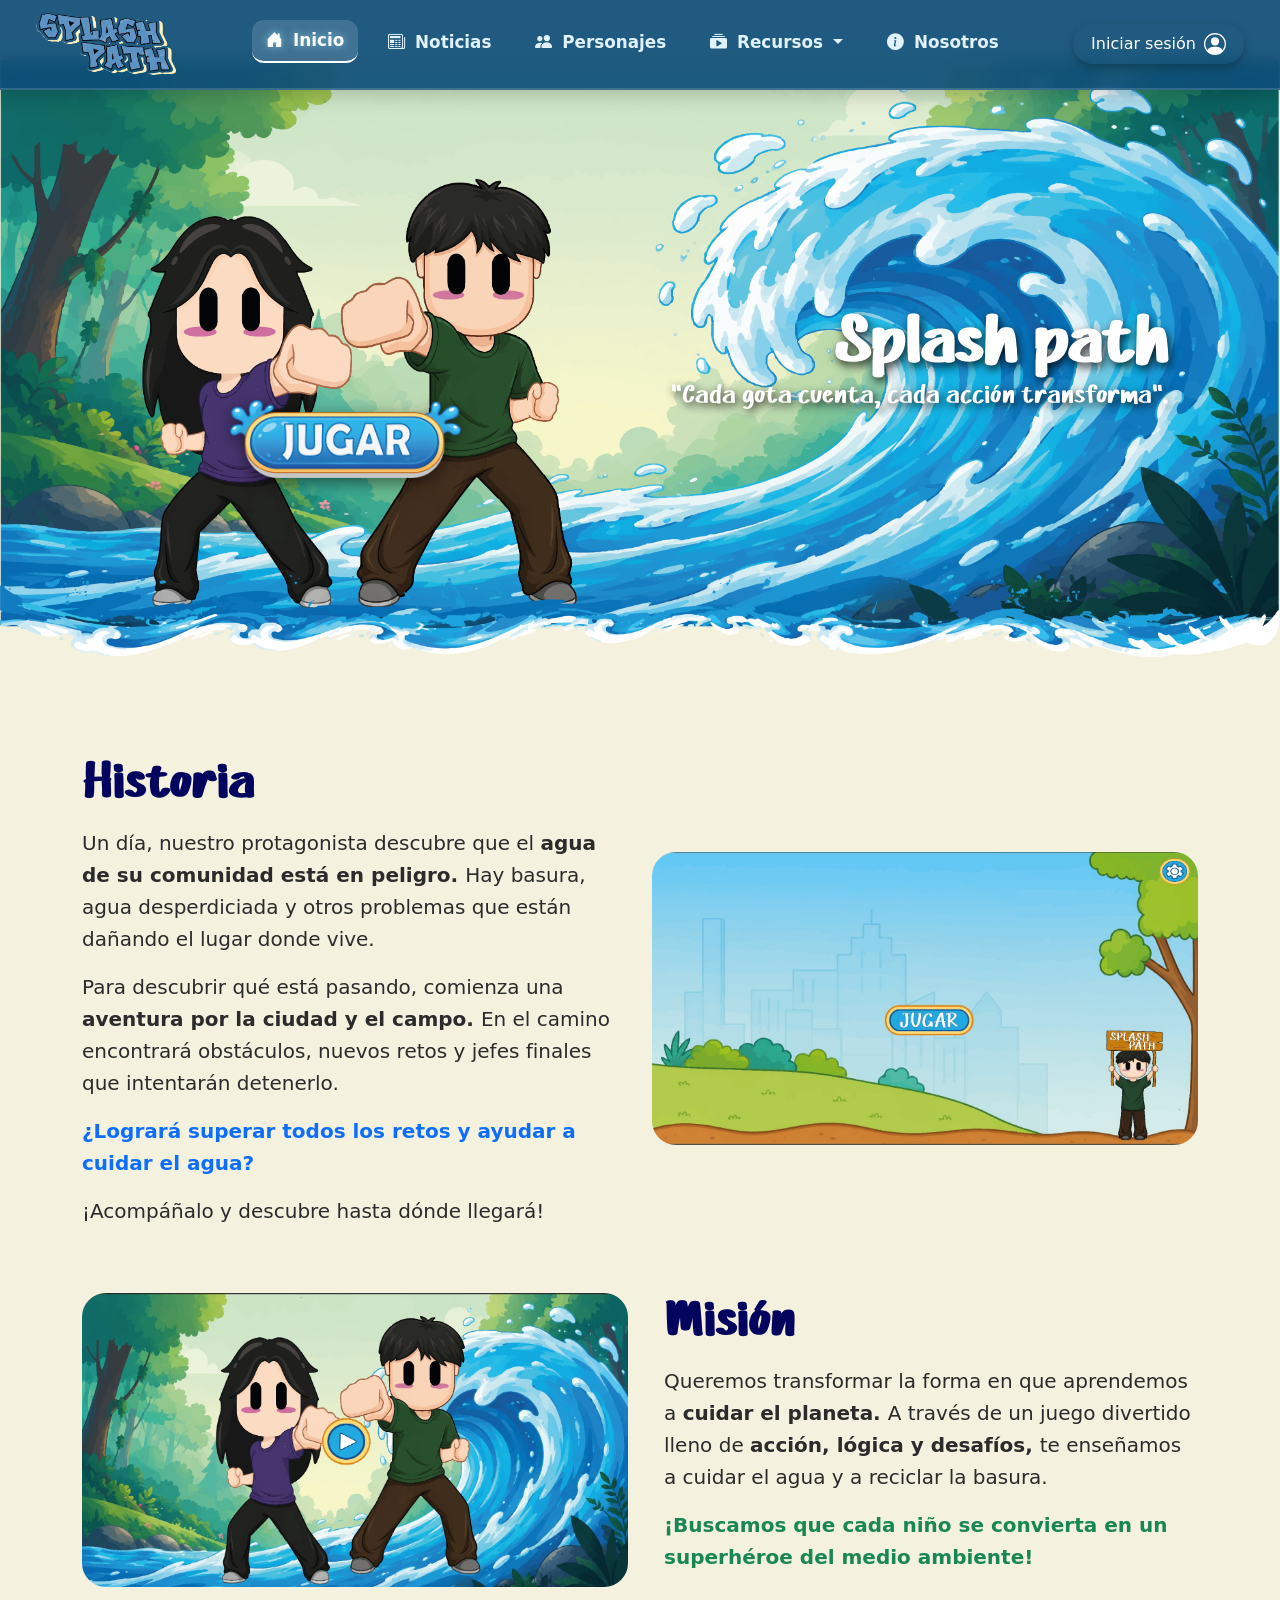
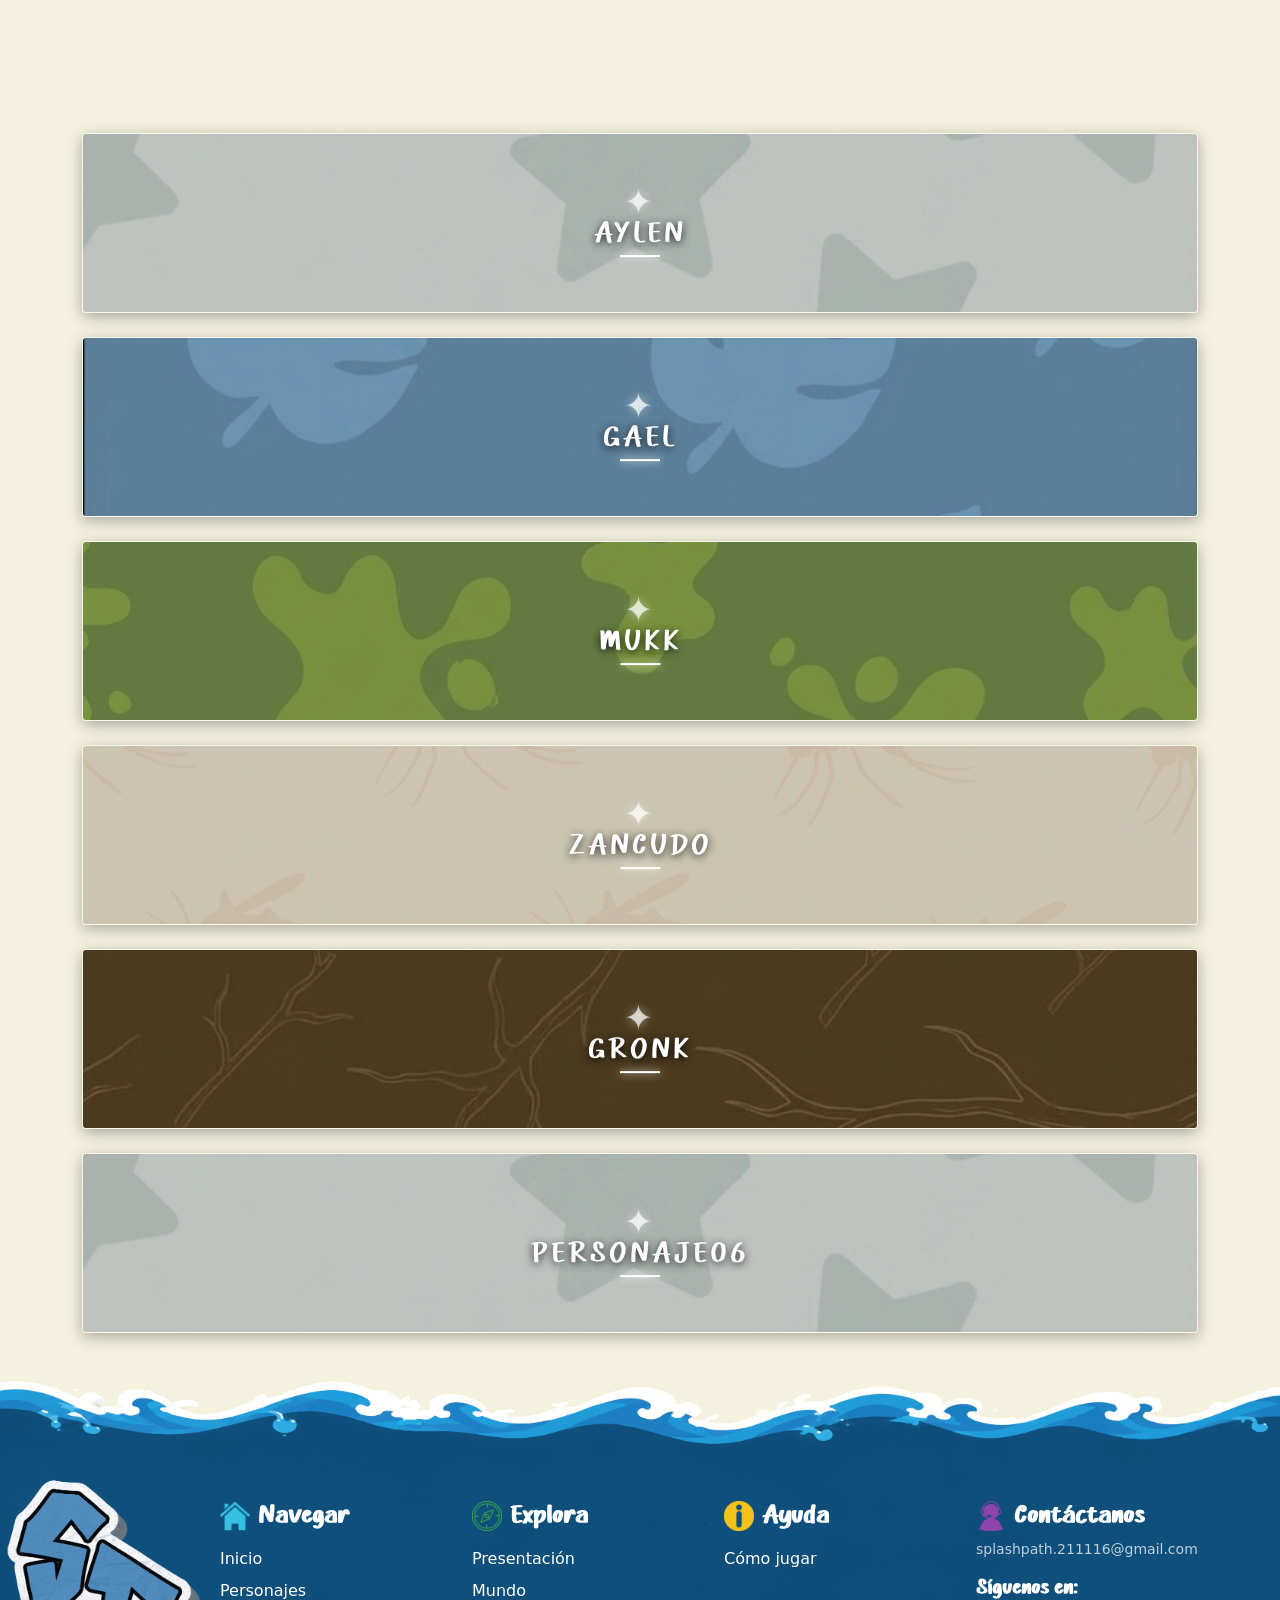
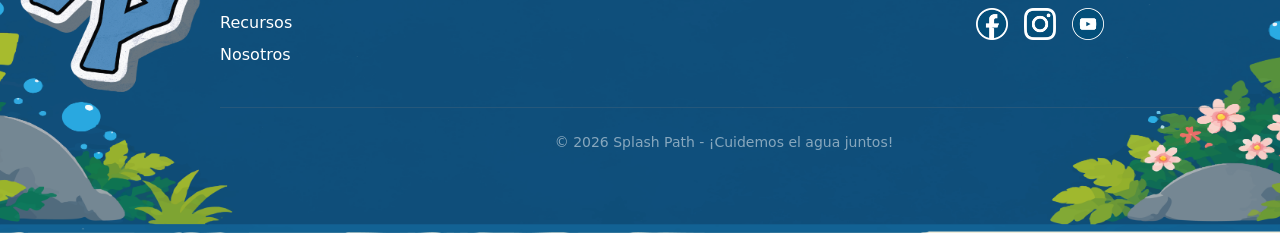
==== commit 692f5cfa: "first commit" ====
--- a/Index.html
+++ b/Index.html
@@ -14,79 +14,95 @@
     <link rel="preconnect" href="https://fonts.gstatic.com" crossorigin>
     <link href="https://fonts.googleapis.com/css2?family=Nunito:ital@0;1&display=swap" rel="stylesheet">
 
+    <link rel="stylesheet" href="https://cdn.jsdelivr.net/npm/bootstrap-icons@1.11.3/font/bootstrap-icons.min.css">
+
 </head>
 <body style="background-color: #F4F1DE;">
 
+    <!-- Barra de navegación -->
+
     <header class="content">
   
         <nav class="navbar navbar-expand-lg navbar-dark Fondo fixed-top px-3 px-md-4">
-   
+    
             <div class="container-fluid">
-      
+
                 <a class="navbar-brand d-flex align-items-center" href="Index.html">
-                    <img src="Img/LogoBarraNavegación.png" alt="BarraNavegación" width="140" class="Logo">
+                    <img src="Img/LogoBarraNavegación.png" alt="Splash Path" width="140" class="Logo">
                 </a>
 
-      
+                <!-- Para celulares -->
+
                 <button class="navbar-toggler border-0" type="button" data-bs-toggle="collapse" data-bs-target="#menuNavegacion" aria-controls="menuNavegacion" aria-expanded="false" aria-label="Toggle navigation">
                     <span class="navbar-toggler-icon"></span>
                 </button>
 
-      
                 <div class="collapse navbar-collapse" id="menuNavegacion">
 
-                    <ul class="navbar-nav mx-auto nav-underline gap-2 gap-lg-4 py-3 py-lg-0 text-center text-lg-start">
-                        
+                    <ul class="navbar-nav mx-auto nav-underline gap-2 gap-lg-3 py-3 py-lg-0 text-center text-lg-start align-items-center">
+                       
                         <li class="nav-item">
-                            <a class="nav-link active" href="Index.html">Inicio</a>
+                            <a class="nav-link active" href="Index.html">
+                                <i class="bi bi-house-door-fill me-1"></i> Inicio
+                            </a>
                         </li>
+
           
                         <li class="nav-item">
-                            <a class="nav-link" href="Noticias.html">Noticias</a>
+                            <a class="nav-link" href="Noticias.html">
+                                <i class="bi bi-newspaper me-1"></i> Noticias
+                            </a>
                         </li>
+
           
                         <li class="nav-item">
-                            <a class="nav-link" href="Personajes.html">Personajes</a>
+                            <a class="nav-link" href="Personajes.html">
+                                <i class="bi bi-people-fill me-1"></i> Personajes
+                            </a>
                         </li>
-          
+
           
                         <li class="nav-item dropdown">
-                            <a class="nav-link dropdown-toggle" data-bs-toggle="dropdown" href="#" role="button" aria-expanded="false">Recursos</a>
-    
-                            <ul class="dropdown-menu dropdown-menu-dark border-0 shadow">
-                                <li><a class="dropdown-item" href="Presentación.html">Presentación</a></li>
-                                <li><a class="dropdown-item" href="Mundo.html">Mundo</a></li>
+
+                            <a class="nav-link dropdown-toggle" data-bs-toggle="dropdown" href="#" role="button" aria-expanded="false">
+                                <i class="bi bi-collection-play-fill me-1"></i> Recursos
+                            </a>
+          
+                            <ul class="dropdown-menu dropdown-menu-dark border-0 shadow-lg rounded-4">
+                                <li><a class="dropdown-item py-2" href="Presentación.html">Presentación</a></li>
+                                <li><a class="dropdown-item py-2" href="Mundo.html">Mundo</a></li>
                             </ul>
           
                         </li>
-
           
                         <li class="nav-item">
-                            <a class="nav-link" href="Nosotros.html">Nosotros</a>
+                            <a class="nav-link" href="Nosotros.html">
+                                <i class="bi bi-info-circle-fill me-1"></i> Nosotros
+                            </a>
                         </li>
-        
-                        <li class="nav-item ms-lg-2 mt-3 mt-lg-0">
-            
-                            <a href="#" class="nav-link BotonSesion d-flex align-items-center gap-2 text-decoration-none" data-bs-toggle="modal" data-bs-target="#modalSesion">
-                                <span>Iniciar sesión</span>
-            
-                                <svg xmlns="http://www.w3.org/2000/svg" width="28" height="28" fill="currentColor" class="bi bi-person-circle" viewBox="0 0 16 16">
-                                    <path d="M11 6a3 3 0 1 1-6 0 3 3 0 0 1 6 0z"/>
-                                    <path fill-rule="evenodd" d="M0 8a8 8 0 1 1 16 0A8 8 0 0 1 0 8zm8-7a7 7 0 0 0-5.468 11.37C3.242 11.226 4.805 10 8 10s4.757 1.225 5.468 2.37A7 7 0 0 0 8 1z"/>
-                                </svg>
-            
-                            </a>
-         
-                        </li>
-         
                     </ul>
-      
-                </div>
-    
-            </div>
-  
+
+                    <!-- Iniciar sesión -->
+
+                    <div class="d-flex justify-content-center mt-3 mt-lg-0">
+              
+                        <a href="#" class="nav-link BotonSesion d-flex align-items-center gap-2" data-bs-toggle="modal" data-bs-target="#modalSesion">
+                            
+                            <span>Iniciar sesión</span>
+            
+                            <svg xmlns="http://www.w3.org/2000/svg" width="22" height="22" fill="currentColor" class="bi bi-person-circle" viewBox="0 0 16 16">
+                                <path d="M11 6a3 3 0 1 1-6 0 3 3 0 0 1 6 0z"/>
+                                <path fill-rule="evenodd" d="M0 8a8 8 0 1 1 16 0A8 8 0 0 1 0 8zm8-7a7 7 0 0 0-5.468 11.37C3.242 11.226 4.805 10 8 10s4.757 1.225 5.468 2.37A7 7 0 0 0 8 1z"/>
+                            </svg>
+          
+                        </a>
+
+                    </div>
+
+                </div>
+            
+            </div>
         </nav>
-
     </header>
 
     <main>
@@ -108,57 +124,85 @@
         </section>
 
         <section id="Extra" class="container py-5">
-  
-            <div class="row align-items-center my-5">
-    
-                <div class="col-12 col-md-6 text-white mb-4 mb-md-0 pe-md-4">
-     
-                    <h2 class="display-5 ColorTitulo">Historia</h2>
-                    <p class="fs-5 leading-relaxed">Un día, nuestro protagonista descubre que el agua de su comunidad está en peligro. Hay basura, agua desperdiciada y otros problemas que están dañando el lugar donde vive.</p>
-                    <p class="fs-5 leading-relaxed">Para descubrir qué está pasando, comienza una aventura por la ciudad y el campo. En el camino encontrará obstáculos, nuevos retos y jefes finales que intentarán detenerlo.</p> 
-                    <p class="fs-5 leading-relaxed">¿Logrará superar todos los retos y ayudar a cuidar el agua?</p>
-                    <p class="fs-5 leading-relaxed">¡Acompáñalo y descubre hasta dónde llegará!</p>
-
-                </div>
-    
-                <div class="col-12 col-md-6 text-center">
-      
-                    <div class="ImagenContenedor">
-                        <img src="Img/Explorar/Imagen01.jpg" class="img-fluid rounded-4 shadow-lg TarjetaImagen" alt="Imagen01">
-                    </div>
-         
-                </div>
-  
-            </div>
-
-  
-            <div class="row align-items-center my-5 flex-column-reverse flex-md-row">
-  
-                <div class="col-12 col-md-6 text-center mb-4 mb-md-0">
-  
-                    <div class="ImagenContenedor">
-                        <img src="Img/Explorar/Imagen02.jpg" class="img-fluid rounded-4 shadow-lg TarjetaImagen" alt="Misión">
-                    </div>
-  
-                </div>
-  
-                <div class="col-12 col-md-6 text-white ps-md-4">
-  
-                    <h2 class="display-5 ColorTitulo">Misión</h2>
-                    <p class="fs-5 leading-relaxed">Transformar la educación ambiental en la población estudiantil a través de una herramienta tecnológica gamificada que combina lógica, acción y entretenimiento. Buscamos promover el manejo adecuado de residuos y el saneamiento preventivo para impactar positivamente en la salud pública y el cuidado del agua, alineándonos con los Objetivos de Desarrollo Sostenible (ODS 3 y ODS 6).</p>
-  
-                </div>
-  
-            </div>
-
-        </section>
-        
+
+        <!-- Historia -->
+  
+        <div class="row align-items-center my-5">
+  
+            <div class="col-12 col-md-6 text-white mb-4 mb-md-0 pe-md-4">
+  
+                <h2 class="display-5 ColorTitulo fw-bold mb-3">Historia</h2>
+
+                <p class="fs-5 leading-relaxed">
+                    Un día, nuestro protagonista descubre que el 
+                    <strong> agua de su comunidad está en peligro. </strong>
+                    Hay basura, agua desperdiciada y otros problemas que están dañando el lugar donde vive.
+                </p>
+  
+                <p class="fs-5 leading-relaxed">
+                    Para descubrir qué está pasando, comienza una 
+                    <strong> aventura por la ciudad y el campo. </strong>
+                    En el camino encontrará obstáculos, nuevos retos y jefes finales que intentarán detenerlo.
+                </p>
+  
+                <p class="fs-5 leading-relaxed fw-bold text-primary"> ¿Logrará superar todos los retos y ayudar a cuidar el agua? </p>
+  
+                <p class="fs-5 leading-relaxed"> ¡Acompáñalo y descubre hasta dónde llegará! </p>
+  
+            </div>
+
+            <div class="col-12 col-md-6 text-center">
+
+                <a href="https://youtu.be/2LrIvlhVq-Y?si=F6v2anwuJ6hzWyN4" target="_blank" class="d-block position-relative ImagenContenedor text-decoration-none">
+                    <img src="Img/Explorar/Imagen01.jpg" class="img-fluid rounded-4 shadow-lg TarjetaImagen" alt="Historia">
+                </a>
+
+            </div>
+
+        </div>
+
+        <!-- Misión -->
+  
+        <div class="row align-items-center my-5 flex-column-reverse flex-md-row">
+    
+   
+            <div class="col-12 col-md-6 text-center mb-4 mb-md-0">
+
+                <a href="https://youtu.be/rzDrGSWteZg?si=v0cPWABH5zB4ELMa" target="_blank" class="d-block position-relative ImagenContenedor text-decoration-none">
+                    <img src="Img/Explorar/Imagen02.jpg" class="img-fluid rounded-4 shadow-lg TarjetaImagen" alt="Misión">
+                </a>
+   
+            </div>
+
+    
+            <div class="col-12 col-md-6 text-white ps-md-4">
+    
+                <h2 class="display-5 ColorTitulo fw-bold mb-3">Misión</h2>
+    
+                <p class="fs-5 leading-relaxed">
+                    Queremos transformar la forma en que aprendemos a 
+                    <strong> cuidar el planeta. </strong>
+                    A través de un juego divertido lleno de 
+                    <strong>acción, lógica y desafíos, </strong>
+                    te enseñamos a cuidar el agua y a reciclar la basura.
+                </p>
+    
+                <p class="fs-5 leading-relaxed fw-semibold text-success"> ¡Buscamos que cada niño se convierta en un superhéroe del medio ambiente! </p>
+    
+            </div>
+  
+        </div>
+
+    </section>
+        
+    <!-- Barra de personajes -->
+
         <section class="container my-5">
             
-            <a href="Personajes.html" class="Personajes mb-4 d-block position-relative text-decoration-none">
+            <a href="Personaje03.html" class="Personajes mb-4 d-block position-relative text-decoration-none">
 
                 <img src="Img/Explorar/Fondo01.jpg" class="ImagenPersonajes w-100" alt="Fondo01">
-                <img src="Img/Explorar/Personaje01.png"  class="ImagenPersonajesHover position-absolute" alt="Personaje01">
+                <img src="Img/Explorar/Personaje01.png"  class="ImagenPersonajesHover position-absolute" alt="Personaje03">
     
                 <div class="Texto position-absolute top-50 start-50 translate-middle text-center text-white">
                     <div class="Icono">✦</div>
@@ -168,10 +212,10 @@
   
             </a>
 
-            <a href="Personajes.html" class="Personajes mb-4 d-block position-relative text-decoration-none">
+            <a href="Personaje04.html" class="Personajes mb-4 d-block position-relative text-decoration-none">
 
                 <img src="Img/Explorar/Fondo02.jpg" class="ImagenPersonajes w-100" alt="Personaje01">
-                <img src="Img/Explorar/Personaje02.png"  class="ImagenPersonajesHover position-absolute" alt="Personaje03">
+                <img src="Img/Explorar/Personaje02.png"  class="ImagenPersonajesHover position-absolute" alt="Personaje04">
     
                 <div class="Texto position-absolute top-50 start-50 translate-middle text-center text-white">
                     <div class="Icono">✦</div>
@@ -181,10 +225,24 @@
   
             </a>
 
-            <a href="Personajes.html" class="Personajes mb-4 d-block position-relative text-decoration-none">
+            <a href="Personaje02.html" class="Personajes mb-4 d-block position-relative text-decoration-none">
 
                 <img src="Img/Explorar/Fondo03.jpg" class="ImagenPersonajes w-100" alt="Personaje01">
                 <img src="Img/Explorar/Personaje03.png"  class="ImagenPersonajesHover position-absolute" alt="Personaje01">
+    
+                <div class="Texto position-absolute top-50 start-50 translate-middle text-center text-white">
+
+                    <div class="Icono">✦</div>
+                    <h2 class="m-0 fw-light fs-3 text-uppercase">Mukk</h2>
+                    <div class="linea"></div>
+                </div>
+  
+            </a>
+
+            <a href="Personaje01.html" class="Personajes mb-4 d-block position-relative text-decoration-none">
+
+                <img src="Img/Explorar/Fondo04.jpg" class="ImagenPersonajes w-100" alt="Personaje01">
+                <img src="Img/Explorar/Personaje04.png"  class="ImagenPersonajesHover position-absolute" alt="Personaje01">
     
                 <div class="Texto position-absolute top-50 start-50 translate-middle text-center text-white">
 
@@ -195,21 +253,7 @@
   
             </a>
 
-            <a href="Personajes.html" class="Personajes mb-4 d-block position-relative text-decoration-none">
-
-                <img src="Img/Explorar/Fondo04.jpg" class="ImagenPersonajes w-100" alt="Personaje01">
-                <img src="Img/Explorar/Personaje04.png"  class="ImagenPersonajesHover position-absolute" alt="Personaje01">
-    
-                <div class="Texto position-absolute top-50 start-50 translate-middle text-center text-white">
-
-                    <div class="Icono">✦</div>
-                    <h2 class="m-0 fw-light fs-3 text-uppercase">Personaje04</h2>
-                    <div class="linea"></div>
-                </div>
-  
-            </a>
-
-            <a href="Personajes.html" class="Personajes mb-4 d-block position-relative text-decoration-none">
+            <a href="Personaje05.html" class="Personajes mb-4 d-block position-relative text-decoration-none">
 
                 <img src="Img/Explorar/Fondo05.jpg" class="ImagenPersonajes w-100" alt="Personaje01">
                 <img src="Img/Explorar/Personaje05.png"  class="ImagenPersonajesHover position-absolute" alt="Personaje01">
@@ -217,13 +261,13 @@
                 <div class="Texto position-absolute top-50 start-50 translate-middle text-center text-white">
 
                     <div class="Icono">✦</div>
-                    <h2 class="m-0 fw-light fs-3 text-uppercase">Personaje05</h2>
+                    <h2 class="m-0 fw-light fs-3 text-uppercase">Gronk</h2>
                     <div class="linea"></div>
                 </div>
   
             </a>
 
-            <a href="Personajes.html" class="Personajes mb-4 d-block position-relative text-decoration-none">
+            <a href="Personaje06.html" class="Personajes mb-4 d-block position-relative text-decoration-none">
 
                 <img src="Img/Explorar/Fondo06.jpg" class="ImagenPersonajes w-100" alt="Personaje01">
                 <img src="Img/Explorar/Personaje06.png"  class="ImagenPersonajesHover position-absolute" alt="Personaje01">
@@ -242,118 +286,243 @@
     </main>
 
     <footer class="text-white FondoFooter">
-
-            <div class="container">
-                <div class="row g-4">
-
-                    <div class="col-12 col-sm-6 col-md-3">
-                        <div class="d-flex flex-column align-items-start gap-2 mb-3">
-                            <img src="Img/Navegar.png" alt="Navegar" height="30px">
-                            <h3 class="fw-bold">Navegar</h3>
+  
+        <div class="container">
+  
+            <div class="row g-4 w-100">
+      
+                <div class="col-12 col-sm-6 col-md-3">
+      
+                    <div class="d-flex align-items-center gap-2 mb-3">
+                        <img src="Img/Navegar.png" alt="Navegar" height="30px">
+                        <h3 class="fw-bold fs-4 m-0">Navegar</h3>
+                    </div>
+      
+                    <nav>
+      
+                        <ul class="list-unstyled d-flex flex-column gap-2">
+                            <li><a href="Index.html">Inicio</a></li>
+                            <li><a href="Personajes.html">Personajes</a></li>
+                            <li><a href="Presentacion.html">Recursos</a></li>
+                            <li><a href="Nosotros.html">Nosotros</a></li>
+                        </ul>
+        
+                    </nav>
+      
+                </div>
+
+
+                <div class="col-12 col-sm-6 col-md-3">
+
+                    <div class="d-flex align-items-center gap-2 mb-3">
+                        <img src="Img/Explora.png" alt="Explora" height="30px">
+                        <h3 class="fw-bold fs-4 m-0">Explora</h3>
+                    </div>
+
+                    <nav>
+
+                        <ul class="list-unstyled d-flex flex-column gap-2">
+                            <li><a href="Presentacion.html">Presentación</a></li>
+                            <li><a href="Mundo.html">Mundo</a></li>
+                        </ul>
+
+                    </nav>
+
+                </div>
+
+      
+                <div class="col-12 col-sm-6 col-md-3">
+       
+                    <div class="d-flex align-items-center gap-2 mb-3">
+                        <img src="Img/Ayuda.png" alt="Ayuda" height="30px">
+                        <h3 class="fw-bold fs-4 m-0">Ayuda</h3>
+                    </div>
+       
+                    <nav>
+       
+                        <ul class="list-unstyled d-flex flex-column gap-2">
+                            <li><a href="Mundo.html">Cómo jugar</a></li>
+                        </ul>
+       
+                    </nav>
+      
+                </div>
+
+      
+                <div class="col-12 col-sm-6 col-md-3">
+      
+                    <div class="d-flex align-items-center gap-2 mb-2">
+                        <img src="Img/Contáctanos.png" alt="Contactanos" height="30px">
+                        <h3 class="fw-bold fs-4 m-0">Contáctanos</h3>
+                    </div>
+      
+                    <p class="small text-light opacity-75 mb-3">splashpath.211116@gmail.com</p>
+
+                    <h4 class="fw-bold fs-5 mb-2">Síguenos en:</h4>
+        
+                    <nav class="d-flex gap-3 align-items-center">
+        
+                        <a href="https://www.facebook.com/profile.php?id=61593232408254" target="_blank" class="RedSocialIcono">
+                            <img src="Img/Facebook.png" alt="Facebook" width="32" height="32">
+                        </a>
+        
+                        <a href="https://www.instagram.com/splashpath.211116/" target="_blank" class="RedSocialIcono">
+                            <img src="Img/Instagram.png" alt="Instagram" width="32" height="32">
+                        </a>
+        
+                        <a href="https://www.youtube.com/@Splashpath-p7u" target="_blank" class="RedSocialIcono">
+                            <img src="Img/Youtube.png" alt="Youtube" width="32" height="32">
+                        </a>
+        
+                    </nav>
+     
+                </div>
+            </div>
+
+            <div class="text-center pt-4 mt-4 border-top border-secondary border-opacity-25 w-100">
+                <p class="small m-0 text-white-50"> © 2026 Splash Path - ¡Cuidemos el agua juntos! </p>
+            </div>
+
+        </div>
+
+    </footer>
+
+    <!-- Inicio de sesión -->
+
+    <div class="modal fade" id="modalSesion" tabindex="-1">
+
+        <div class="modal-dialog modal-dialog-centered">
+
+            <div class="modal-content Inicio p-4">
+
+                <button type="button" class="btn-close btn-close-white ms-auto" data-bs-dismiss="modal" aria-label="Close"></button>
+
+                <div class="modal-body text-center pt-0">
+
+                    <!-- IniciarSesión -->
+     
+                    <div id="vistaLogin">
+     
+                        <h3 class="fw-bold text-white mb-2">¡Bienvenido de nuevo!</h3>
+                        <p class="text-white-50 small mb-4">Ingresa a tu cuenta para continuar en Splash Path</p>
+
+                        <form>
+     
+                            <div class="mb-3 text-start">
+                                <label for="email" class="form-label text-light small fw-bold">Correo electrónico</label>
+                                <input type="email" class="form-control input-gaming" id="email" placeholder="nombre@ejemplo.com" required>
+                            </div>
+
+            
+                            <div class="mb-3 text-start">
+                                <label for="password" class="form-label text-light small fw-bold">Contraseña</label>
+                                <input type="password" class="form-control input-gaming" id="password" placeholder="••••••••" required>
+                            </div>
+
+            
+                            <div class="d-flex justify-content-between align-items-center mb-4 small">
+            
+                                <div class="form-check">
+                                    <input class="form-check-input" type="checkbox" id="recordar">
+                                    <label class="form-check-label text-light" for="recordar">Recordarme</label>
+                                </div>
+            
+                                <a href="#" class="enlace-gaming text-decoration-none" onclick="mostrarRecuperar(event)">¿Olvidaste tu contraseña?</a>
+            
+                            </div>
+
+                            <button type="submit" class="btn InicioSesion w-100 py-2 fw-bold">INICIAR SESIÓN</button>
+          
+                        </form>
+
+          
+                        <div class="mt-4 pt-3 border-top border-secondary small text-light">
+                            ¿No tienes una cuenta? <a href="#" class="enlace-gaming fw-bold text-decoration-none" onclick="mostrarRegistro(event)">Regístrate</a>
                         </div>
-                        <nav>
-                            <ul class="list-unstyled d-flex flex-column gap-2">
-                                <li><a href="Index.html">Inicio</a></li>
-                                <li><a href="Personajes.html">Personajes</a></li>
-                                <li><a href="Presentación.html">Recursos</a></li>
-                                <li><a href="Nosotros.html">Nosotros</a></li>
-                            </ul>
-                        </nav>
-                    </div>
-
-                    <div class="col-12 col-sm-6 col-md-3">
-                        <div class="d-flex flex-column align-items-start gap-2 mb-3">
-                            <img src="Img/Explora.png" alt="Explora" height="30px">
-                            <h3 class="fw-bold">Explora</h3>
+        
+                    </div>
+
+                    <!-- ContraseñaRecuperar -->
+        
+                    <div id="vistaRecuperar" class="d-none">
+        
+                        <h3 class="fw-bold text-white mb-2">¿Olvidaste tu contraseña?</h3>
+                        <p class="text-white-50 small mb-4">Ingresa tu nombre de usuario para continuar</p>
+
+                        <form onsubmit="procesarRecuperacion(event)">
+        
+                            <div class="mb-3 text-start">
+                                <label for="usuarioRecuperar" class="form-label text-light small fw-bold">Nombre de usuario</label>
+                                <input type="text" class="form-control input-gaming" id="usuarioRecuperar" placeholder="Ej. SuperSplash" required>
+                            </div>
+
+                            <button type="submit" class="btn InicioSesion w-100 py-2 fw-bold mt-2">VERIFICAR USUARIO</button>
+        
+                        </form>
+
+          
+                        <div class="mt-4 pt-3 border-top border-secondary small text-light">
+                            ¿Ya la recordaste? <a href="#" class="enlace-gaming fw-bold text-decoration-none" onclick="mostrarLogin(event)">Inicia sesión</a>
                         </div>
-                        <nav>
-                            <ul class="list-unstyled d-flex flex-column gap-2">
-                                <li><a href="Presentación.html">Presentación</a></li>
-                                <li><a href="Mundo.html"></a>Mundo</li>
-                            </ul>
-                        </nav>
-                    </div>
-
-                    <div class="col-12 col-sm-6 col-md-3">
-                        <div class="mb-3">
-                            <img src="Img/Ayuda.png" alt="Ayuda" height="30px">
-                            <h3 class="fw-bold">Ayuda</h3>
+        
+                    </div>
+
+                    <!-- Registrarse -->
+        
+                    <div id="vistaExitoRecuperar" class="d-none">
+    
+                        <h3 class="fw-bold text-white mb-2">¡Usuario encontrado!</h3>
+                        <p class="text-white-50 small mb-4">Escribe tu nueva contraseña para ingresar</p>
+
+          
+                        <form onsubmit="finalizarRestablecimiento(event)">
+          
+                            <div class="mb-3 text-start">
+                                <label for="nuevaPassword" class="form-label text-light small fw-bold">Nueva Contraseña</label>
+                                <input type="password" class="form-control input-gaming" id="nuevaPassword" placeholder="••••••••" required>
+                            </div>
+
+                            <button type="submit" class="btn InicioSesion w-100 py-2 fw-bold mt-2">GUARDAR Y ENTRAR</button>
+          
+                        </form>
+        
+                    </div>
+
+                    <!-- Registro -->
+        
+                    <div id="vistaRegistro" class="d-none">
+        
+                        <h3 class="fw-bold text-white mb-2">Crea tu cuenta</h3>
+                        <p class="text-white-50 small mb-4">Únete a la aventura en Splash Path</p>
+
+                        <form onsubmit="procesarRegistro(event)">
+        
+                            <div class="mb-3 text-start">
+                                <label for="regUsuario" class="form-label text-light small fw-bold">Nombre de usuario</label>
+                                <input type="text" class="form-control input-gaming" id="regUsuario" placeholder="Ej. SuperSplash" required>
+                            </div>
+
+                            <div class="mb-3 text-start">
+                                <label for="regEmail" class="form-label text-light small fw-bold">Correo electrónico</label>
+                                <input type="email" class="form-control input-gaming" id="regEmail" placeholder="nombre@ejemplo.com" required>
+                            </div>
+
+        
+                            <div class="mb-3 text-start">
+                                <label for="regPassword" class="form-label text-light small fw-bold">Contraseña</label>
+                                <input type="password" class="form-control input-gaming" id="regPassword" placeholder="••••••••" required>
+                            </div>
+
+                            <button type="submit" class="btn InicioSesion w-100 py-2 fw-bold mt-2">CREAR CUENTA</button>
+        
+                        </form>
+
+                        <div class="mt-4 pt-3 border-top border-secondary small text-light">
+                            ¿Ya tienes una cuenta? <a href="#" class="enlace-gaming fw-bold text-decoration-none" onclick="mostrarLogin(event)">Inicia sesión</a>
                         </div>
-                        <nav>
-                            <ul class="list-unstyled d-flex flex-column gap-2">
-                                <li><a href="Mundo.html">Como jugar</a></li>
-                            </ul>
-                        </nav>
-                    </div>
-
-                    <div class="col-12 col-sm-6 col-md-3">
-                        <div class="mb-3">
-                            <img src="Img/Contáctanos.png" alt="Contactanos" height="30px">
-                            <h3 class="fw-bold">Contactanos</h3>
-                            <p>splashpath.211116@gmail.com</p>
-                        </div>
-                        <div>
-                            <h4 class="fw-bold">Siguenos en:</h4>
-                            <nav class="d-flex gap-3">
-                                <a href="https://www.facebook.com/profile.php?id=61593232408254" target="_blank" class="text-white">
-                                    <img src="Img/Facebook.png" alt="Facebook" width="32px" height="32px">
-                                </a>
-                                <a href="https://www.instagram.com/splashpath.211116/" target="_blank" class="text-white">
-                                    <img src="Img/Instagram.png" alt="Instagram" width="32px" height="32px">
-                                </a>
-                                <a href="https://www.youtube.com/@Splashpath-p7u" target="_blank" class="text-white">
-                                    <img src="Img/Youtube.png" alt="Youtube" width="32px" height="32px">
-                                </a>
-                            </nav>
-                        </div>
-                    </div>
-                
-                </div>
-            </div>
-    </footer>
-
-    <div class="modal fade" id="modalSesion" tabindex="-1">
-  
-        <div class="modal-dialog modal-dialog-centered">
-    
-            <div class="modal-content Inicio p-4">
-
-                <button type="button" class="btn-close btn-close-white ms-auto" data-bs-dismiss="modal" aria-label="Close"></button>
-      
-                <div class="modal-body text-center pt-0">
-                    <h3 class="fw-bold text-white mb-2">¡Bienvenido de nuevo!</h3>
-                    <p class="text-muted small mb-4">Ingresa a tu cuenta para continuar en Splash Path</p>
-        
-       
-                    <form>
-          
-                        <div class="mb-3 text-start">
-                            <label for="email" class="form-label text-light small fw-bold">Correo electrónico</label>
-                            <input type="email" class="form-control input-gaming" id="email" placeholder="nombre@ejemplo.com" required>
-                        </div>
-          
-                        <div class="mb-3 text-start">
-                            <label for="password" class="form-label text-light small fw-bold">Contraseña</label>
-                            <input type="password" class="form-control input-gaming" id="password" placeholder="••••••••" required>
-                        </div>
-          
-                       <div class="d-flex justify-content-between align-items-center mb-4 small">
-                      
-                        <div class="form-check">
-                            <input class="form-check-input" type="checkbox" id="recordar">
-                            <label class="form-check-label text-light" for="recordar">Recordarme</label>
-                        </div>
-            
-                        <a href="#" class="text-success text-decoration-none">¿Olvidaste tu contraseña?</a>
-
-                        </div>
-                        
-                        <button type="submit" class="btn InicioSesion w-100 py-2 fw-bold">INICIAR SESIÓN</button>
-                    </form>
-        
-                    <div class="mt-4 pt-3 border-top border-secondary small text-light">
-                        ¿No tienes una cuenta? <a href="#" class="text-success fw-bold text-decoration-none">Regístrate</a>
-                    </div>
+        
+                    </div>
+
                 </div>
 
             </div>
@@ -361,6 +530,7 @@
     </div>
 
     <script src="bootstrap-5.3.8-dist/js/bootstrap.bundle.min.js"></script>
+    <script src="IniciarSesion.js"></script>
 
 </body>
 </html>
--- a/StyleIndex.css
+++ b/StyleIndex.css
@@ -1,5 +1,5 @@
 :root {
-  --bs-body-font-family: "Nunito", sans-serif;;
+    --bs-body-font-family: "Nunito", sans-serif;;
 }
 @font-face {
     font-family: 'Rain_Cartoon';
@@ -13,59 +13,77 @@
     }
 }
 
-
-.Fondo{
-    background-color: #0e4e78 !important;
-    backdrop-filter: blur(6px);
-    border-bottom: 1px solid rgba(255, 255, 255, 0.08)
+/* Barra de navegación */
+.Fondo {
+    background-color: rgba(14, 78, 120, 0.92) !important;
+    backdrop-filter: blur(8px);
+    border-bottom: 2px solid rgba(255, 255, 255, 0.15);
+    box-shadow: 0 4px 20px rgba(0, 0, 0, 0.2);
 }
 .navbar-dark .navbar-nav .nav-link {
-    color: #e0e0e0;
-    font-weight: 500;
-    font-size: 0.95rem;
-    transition: all 0.3s ease;
+    color: #e0f2fe;
+    font-weight: 600;
+    font-size: 1.05rem;
+    padding: 8px 14px !important;
+    border-radius: 12px;
+    transition: all 0.25s ease-in-out;
 }
 .navbar-dark .navbar-nav .nav-link:hover,
 .navbar-dark .navbar-nav .nav-link.active {
     color: #ffffff;
-    text-shadow: 0 0 10px rgba(137, 207, 240, 0.8), 0 0 20px rgba(137, 207, 240, 0.5);
-}
-.nav-underline .nav-link.active, 
-.nav-underline .nav-link:hover {
-    border-bottom-color: #38b6ff;
-    border-bottom-width: 3px;
-}
-.nav-item:hover{
+    background-color: rgba(255, 255, 255, 0.15);
+    text-shadow: 0 0 8px rgba(137, 207, 240, 0.8);
+    transform: translateY(-2px);
+}
+.dropdown-menu-dark {
+    background-color: #0b3c5d;
+    border: 1px solid rgba(255, 255, 255, 0.1);
+}
+.dropdown-item {
+    font-weight: 500;
+    border-radius: 8px;
+}
+.dropdown-item:hover {
+    background-color: #0077b6;
+}
+.BotonSesion {
+    color: #ffffff !important;
+    background: linear-gradient(135deg, #00b4d8 0%, #0077b6 100%);
+    border: 2px solid rgba(255, 255, 255, 0.4);
+    border-radius: 25px;
+    padding: 8px 18px !important;
+    font-weight: 700;
+    font-size: 0.98rem;
+    box-shadow: 0 4px 10px rgba(0, 0, 0, 0.25);
+    transition: all 0.3s ease;
+}
+.BotonSesion:hover {
+    background: linear-gradient(135deg, #48cae4 0%, #0096c7 100%);
+    border-color: #ffffff;
+    transform: scale(1.06);
+    box-shadow: 0 6px 15px rgba(0, 180, 216, 0.4);
+}
+.BotonSesion svg {
     color: #ffffff;
-    text-shadow: 0 0 10px rgba(137, 207, 240, 0.8);
-}
+    transition: transform 0.3s ease;
+}
+.BotonSesion:hover svg {
+    transform: rotate(15deg) scale(1.1);
+}
+
+/* Celular */
 @media (max-width: 991px) {
   .navbar-collapse {
-    background-color: rgba(0, 48, 73, 0.95);
-    border-radius: 12px;
-    padding: 10px 20px;
-    margin-top: 10px;
+    background-color: rgba(7, 45, 71, 0.98);
+    border-radius: 16px;
+    padding: 15px 20px;
+    margin-top: 12px;
+    border: 1px solid rgba(255, 255, 255, 0.15);
   }
 }
-.BotonSesion{
-    color: #e0e0e0;
-    font-weight: 500;
-    transition: color 0.2s ease;
-    margin-top: -2px;
-}
-.BotonSesion:hover {
-    color: #ffffff;
-    text-shadow: 0 0 10px rgba(137, 207, 240, 0.8);
-}
-.BotonSesion svg {
-    color: #c0c0c0;
-    transition: transform 0.2s ease, color 0.3s ease;
-}
-.BotonSesion:hover svg {
-    color: #ffffff;
-    transform: scale(1.1);
-}
-
+
+/*Banner*/
+/*Arreglar titulo y subtitulo*/
 
 .Banner {
     position: relative;
@@ -133,31 +151,58 @@
   }
 }
 
-
-.ColorTitulo{
-    color: #03045E;
-}
+/*Historia y mision*/
+
+.ColorTitulo { 
+    color: #03045e;
+}
+
 .leading-relaxed {
-    color: black;
+    color: #2b2b2b;
+    line-height: 1.6;
+}
+.ImagenContenedor {
+    overflow: hidden;
+    border-radius: 1.5rem;
+    transition: transform 0.3s ease, box-shadow 0.3s ease;
+}
+.ImagenContenedor:hover {
+    transform: translateY(-8px);
+    box-shadow: 0 15px 30px rgba(3, 4, 94, 0.3) !important;
 }
 .TarjetaImagen {
     max-height: 380px;
     width: 100%;
     object-fit: cover;
-}
+    border-radius: 1.5rem;
+    transition: transform 0.5s ease;
+}
+.ImagenContenedor:hover .TarjetaImagen {
+    transform: scale(1.05);
+}
+
+/* Animación */
+@keyframes rebote {
+    0% { transform: translateY(0); }
+    100% { transform: translateY(-5px); }
+}
+
+.ImagenContenedor:hover .icono-play-flotante {
+    transform: translate(-50%, -50%) scale(1.15);
+    background-color: #0077b6;
+}
+
+/* Celulares */
 @media (max-width: 767px) {
-  #Extra h2 {
-    text-align: center;
-  }
-  #Extra p {
-    text-align: center;
-  }
-  .Extra {
-    max-height: 280px;
-  }
-}
-
-
+    #Extra h2, #Extra p {
+        text-align: center;
+    }
+    .TarjetaImagen {
+        max-height: 280px;
+    }
+}
+
+/* Barra personajes */
 .Personajes{
     height: 180px; 
     overflow: hidden;
@@ -191,8 +236,8 @@
     transition: filter 0.3s ease, transform 0.5s ease;
 }
 .Personajes:hover .ImagenPersonajes {
-  filter: brightness(1);
-  transform: scale(1.03);
+    filter: brightness(1);
+    transform: scale(1.03);
 }
 .Texto{
     letter-spacing: 3px;
@@ -215,72 +260,140 @@
     margin: 6px auto 0;
     box-shadow: 0 0 8px #ffffff;
 }
+/* Celulares */
+@media (max-width: 767px) {
+    #Extra h2 {
+        text-align: center;
+    }
+    #Extra p {
+        text-align: center;
+    }
+    .Extra {
+        max-height: 280px;
+    }
+    .Personajes .ImagenPersonajesHover {
+        display: none !important;
+    }
+}
+
+/* Footer */
 
 .FondoFooter {
     background-image: url('Img/Footer.png');
-    background-size: 100% 100%;
+    background-size: cover;
     background-position: center;
     background-repeat: no-repeat;
-    min-height: 400px;
-    padding: 80px 40px 40px 40px;
+    min-height: 450px;
+    padding: 120px 20px 80px 20px;
     box-sizing: border-box;
 }
 footer .container {
     max-width: 1200px;
     margin: 0 auto;
-    padding-left: 180px; 
-    display: flex;
-    justify-content: space-around;
-    align-items: flex-start;
-    flex-wrap: wrap;
-}
-
+    padding-left: 180px;
+}
 footer {
-  color: #FFFFFF;
-}
-
+    color: #FFFFFF;
+}
 footer a {
-  color: #FFFFFF;
-  text-decoration: none;
-}
-
+    color: #FFFFFF;
+    text-decoration: none;
+    transition: color 0.2s ease, opacity 0.2s ease;
+}
 footer a:hover {
-  opacity: 0.8;
-  color: #a5f3fc !important;
-}
-
+    opacity: 0.9;
+    color: #a5f3fc !important;
+}
+.RedSocialIcono img {
+    transition: transform 0.3s ease, filter 0.3s ease;
+}
+.RedSocialIcono:hover img {
+    transform: translateY(-5px) scale(1.1);
+    filter: drop-shadow(0 4px 8px rgba(165, 243, 252, 0.6));
+}
+
+/* Celulares */
+@media (max-width: 991px) {
+    footer .container {
+        padding-left: 0 !important;
+    }
+  
+    .FondoFooter {
+        padding-top: 110px;
+        text-align: center;
+        min-height: auto;
+    }
+    footer .d-flex {
+        justify-content: center;
+    }
+}
+
+/* Inicio de sesión */
 
 .Inicio {
-  background-color: #1a2026 !important;
-  border: 1px solid rgba(255, 255, 255, 0.1);
-  border-radius: 20px !important;
-  box-shadow: 0 15px 35px rgba(0, 0, 0, 0.6);
-}
-
+    background-color: #1a2026 !important;
+    color: #ffffff !important;
+    border: 1px solid rgba(255, 255, 255, 0.1);
+    border-radius: 20px !important;
+    box-shadow: 0 15px 35px rgba(0, 0, 0, 0.6);
+}
+.input-gaming {
+    background-color: #ffffff !important;
+    border: 1px solid #00B4D8 !important;
+    color: #1a2026 !important;
+    border-radius: 10px !important;
+    padding: 10px 14px;
+}
+.input-gaming::placeholder {
+    color: #64748b !important;
+}
+.input-gaming:focus {
+    border-color: #38bdf8 !important;
+    box-shadow: 0 0 10px rgba(0, 180, 216, 0.5) !important;
+    background-color: #ffffff !important;
+    color: #1a2026 !important;
+}
 .InicioSesion {
-  background-color: #00B4D8 !important;
-  border: 1px solid #2d3748 !important;
-  color: #ffffff !important;
-  border-radius: 10px !important;
-  padding: 12px;
-}
-
+    background-color: #00B4D8 !important;
+    border: 1px solid #2d3748 !important;  
+    color: #ffffff !important;
+    border-radius: 10px !important;
+    padding: 12px;
+    transition: all 0.3s ease;
+}
+.InicioSesion:hover {
+    background-color: #38b6ff !important;
+    transform: translateY(-2px);
+    box-shadow: 0 5px 15px #0077B6;
+}
 .InicioSesion:focus {
-  border-color: #00B4D8 !important;
-  box-shadow: 0 0 10px #03045E !important;
-}
-
-.btn-gaming {
-  background-color: #00B4D8;
-  color: #0f1416;
-  border-radius: 10px;
-  border: none;
-  transition: all 0.3s ease;
-}
-
-.btn-gaming:hover {
-  background-color: #38b6ff;
-  color: #ffffff;
-  transform: translateY(-2px);
-  box-shadow: 0 5px 15px #0077B6;
-}
+    border-color: #00B4D8 !important;
+    box-shadow: 0 0 10px #03045E !important;
+}
+.enlace-gaming {
+    color: #38bdf8 !important;
+    transition: color 0.2s ease;
+}
+.enlace-gaming:hover {
+    color: #7dd3fc !important;
+    text-decoration: underline !important;
+}
+.id-tab-gamer {
+    background-color: #12181f;
+    padding: 5px;
+    border-radius: 12px;
+    border: 1px solid rgba(255, 255, 255, 0.08);
+}
+.id-tab-gamer .nav-link {
+    color: #a0aec0 !important;
+    border-radius: 8px;
+    transition: all 0.3s ease;
+}
+.id-tab-gamer .nav-link.active {
+    background-color: #00B4D8 !important;
+    color: #ffffff !important;
+    box-shadow: 0 4px 10px rgba(0, 180, 216, 0.4);
+}
+.id-tab-gamer .nav-link:hover:not(.active) {
+    color: #38bdf8 !important;
+}
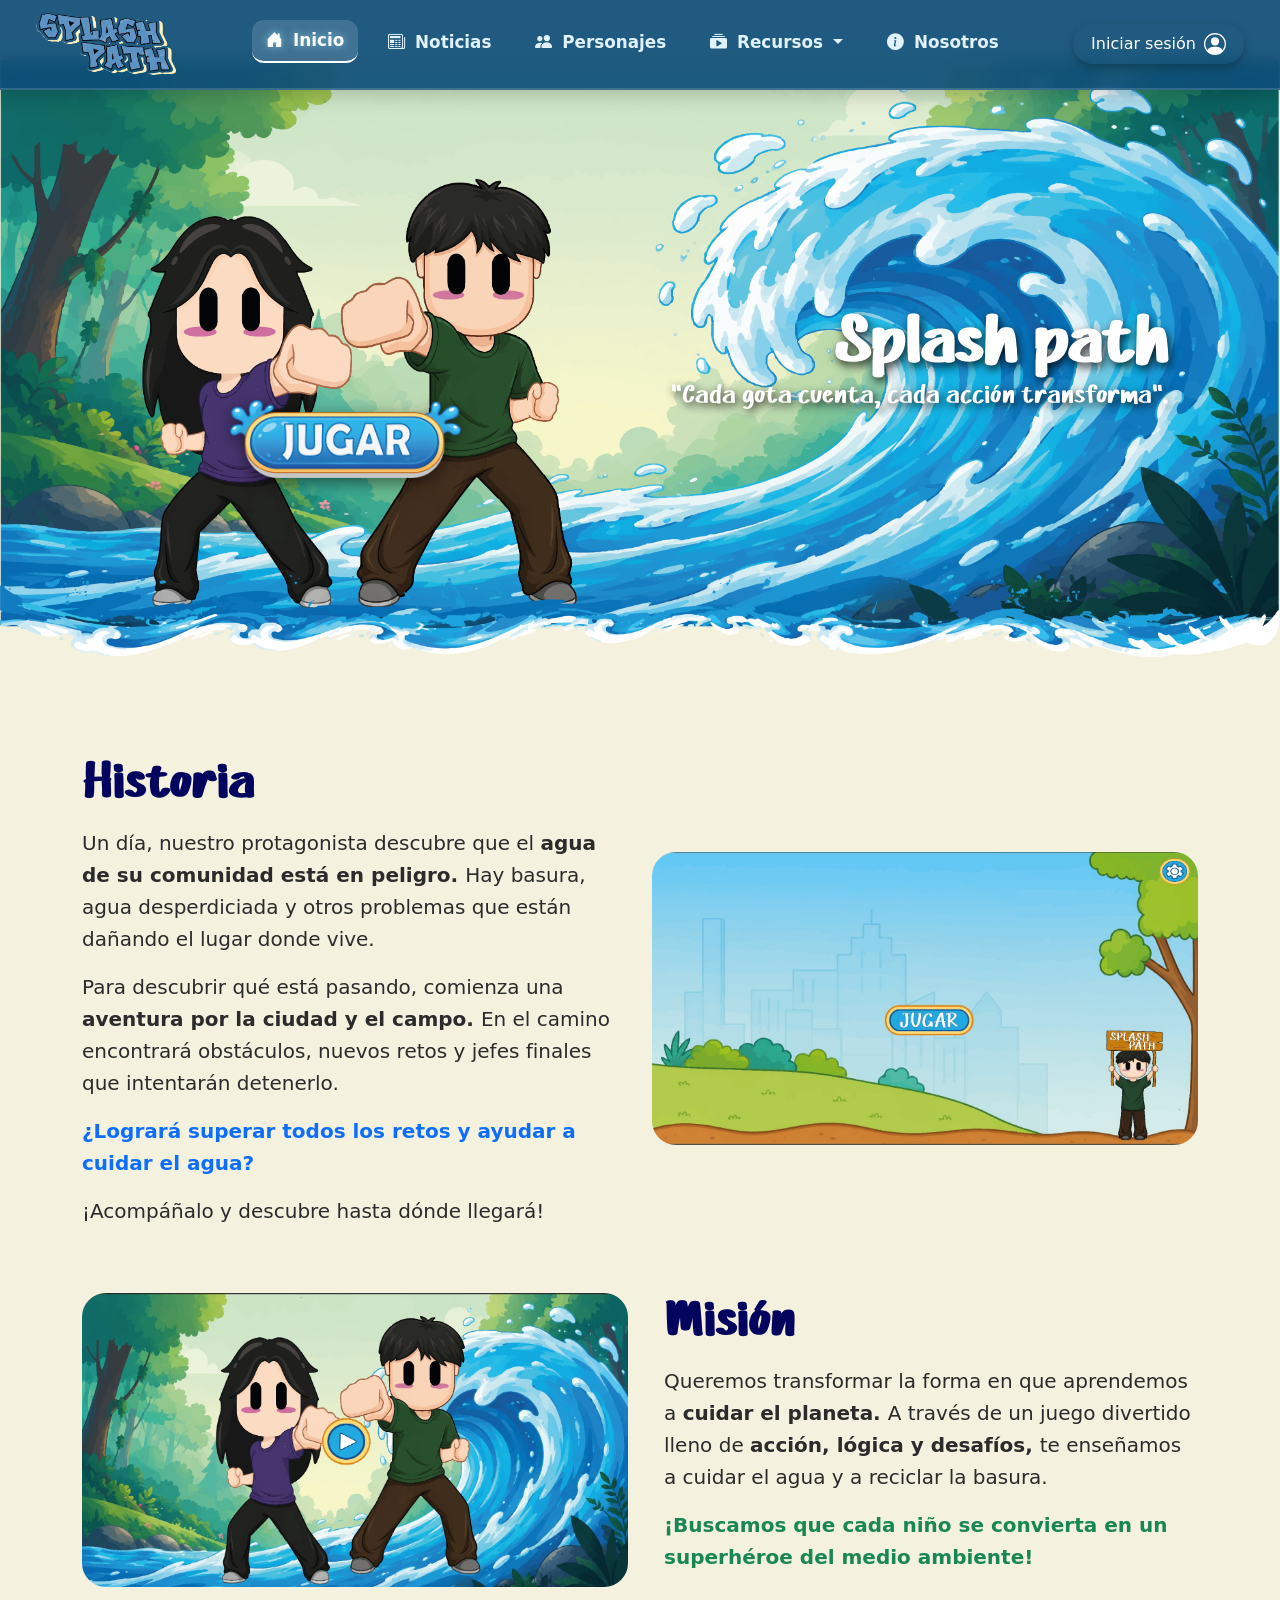
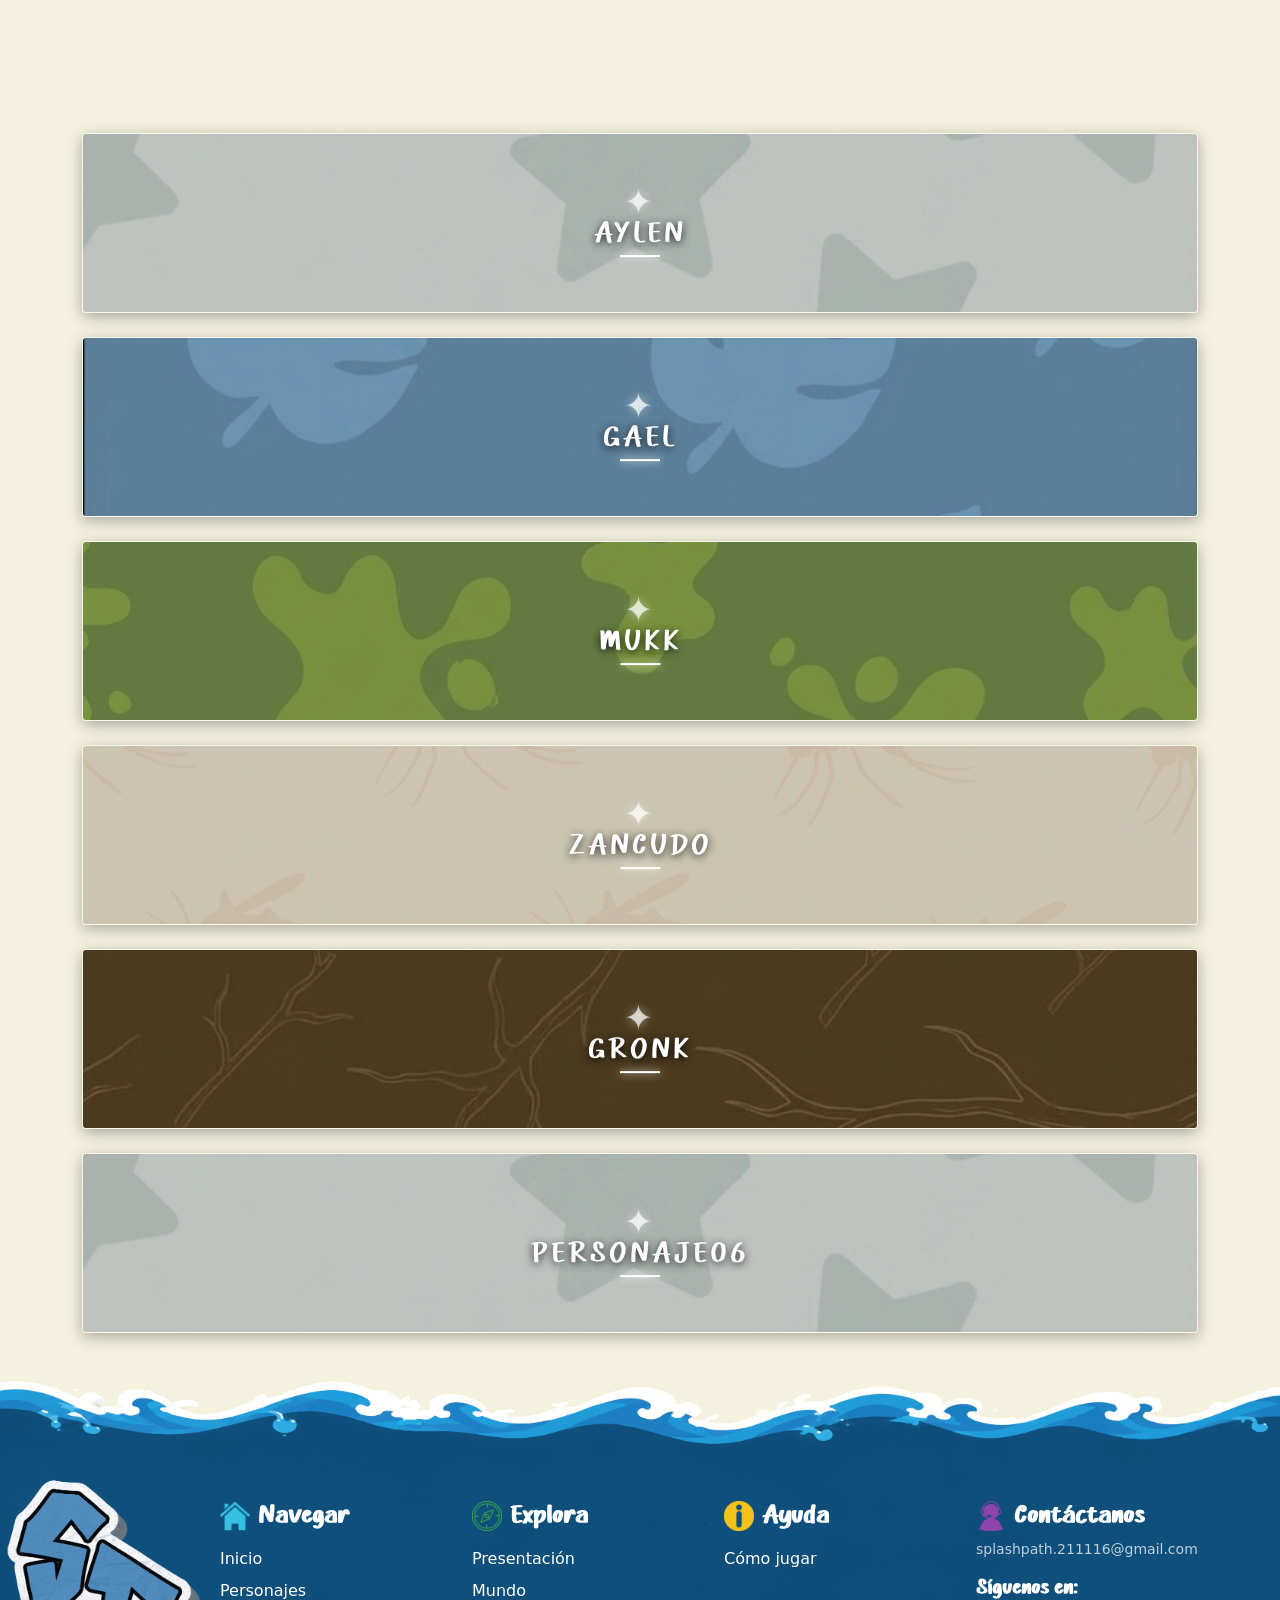
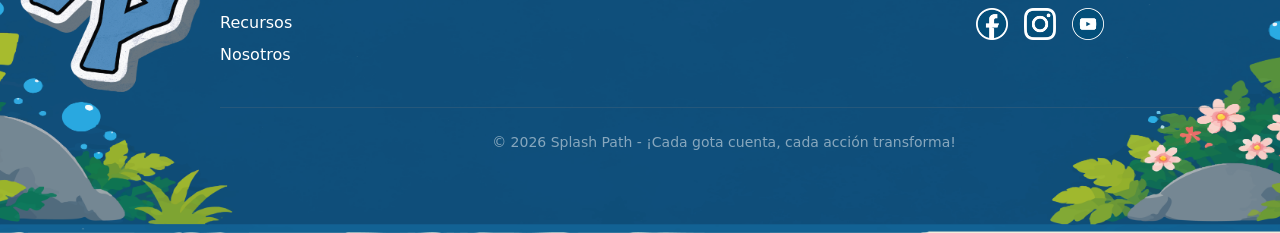
==== commit 7292e2ce: "first commit" ====
--- a/Index.html
+++ b/Index.html
@@ -270,7 +270,7 @@
             <a href="Personaje06.html" class="Personajes mb-4 d-block position-relative text-decoration-none">
 
                 <img src="Img/Explorar/Fondo06.jpg" class="ImagenPersonajes w-100" alt="Personaje01">
-                <img src="Img/Explorar/Personaje06.png"  class="ImagenPersonajesHover position-absolute" alt="Personaje01">
+                <img src="Img/Explorar/Personaje01.png"  class="ImagenPersonajesHover position-absolute" alt="Personaje01">
     
                 <div class="Texto position-absolute top-50 start-50 translate-middle text-center text-white">
 
@@ -380,7 +380,7 @@
             </div>
 
             <div class="text-center pt-4 mt-4 border-top border-secondary border-opacity-25 w-100">
-                <p class="small m-0 text-white-50"> © 2026 Splash Path - ¡Cuidemos el agua juntos! </p>
+                <p class="small m-0 text-white-50"> © 2026 Splash Path - ¡Cada gota cuenta, cada acción transforma! </p>
             </div>
 
         </div>
